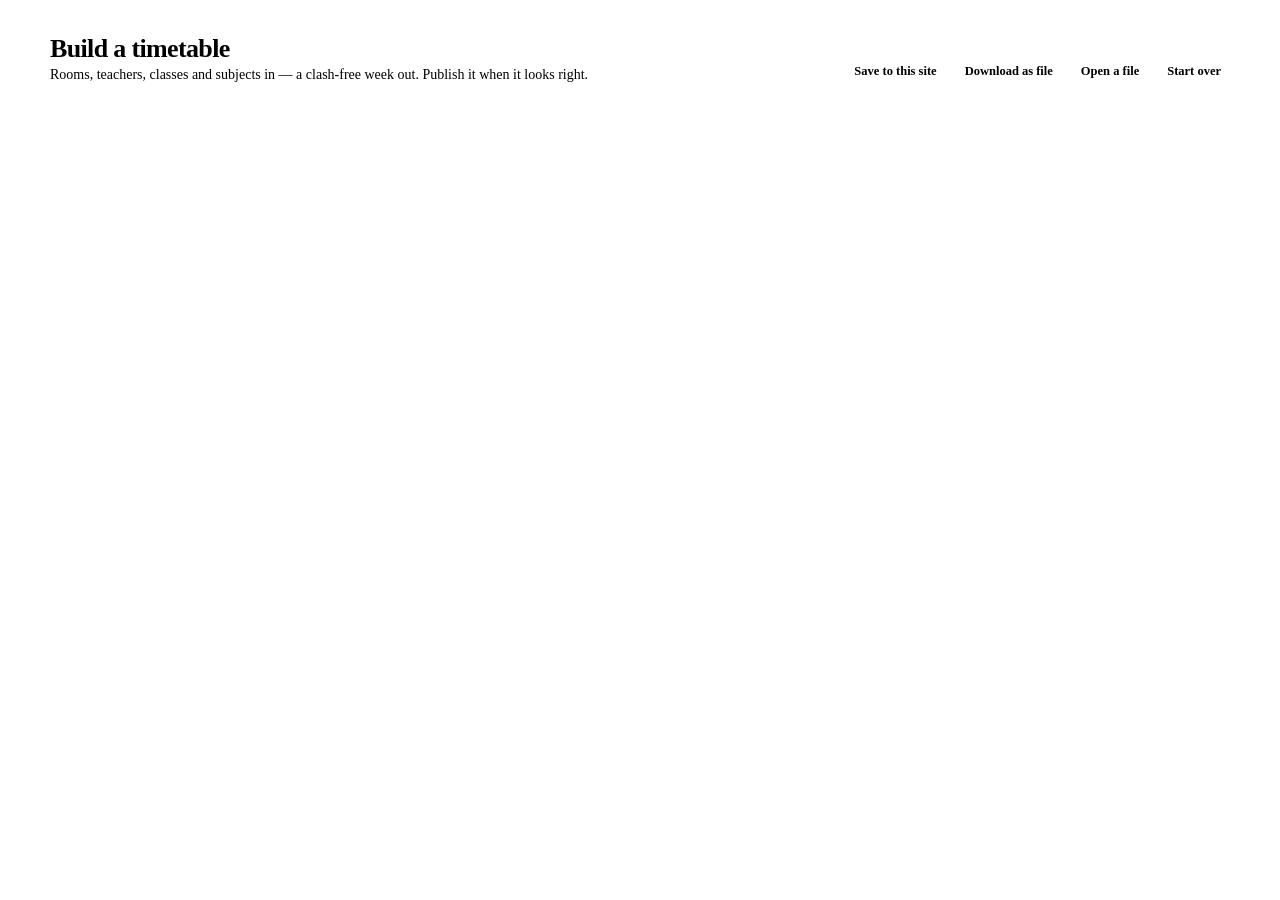
==== src/ttgen/static/index.html @ bf76a466 "Version 1.0.0: sign-in for admins, teachers and students; publish; deploy - Sign-in page with Studen" ====
<!doctype html>
<html lang="en">
<head>
<meta charset="utf-8">
<meta name="viewport" content="width=device-width, initial-scale=1">
<title>Build · Timetable</title>
<link rel="icon" href="/static/favicon.svg" type="image/svg+xml">
<link rel="stylesheet" href="/static/app.css">
<style>
/* Colours, fonts and the top bar come from app.css; this page adds the
   builder's own pieces. Deliberately light: it is printed-timetable-shaped. */
h1,h2,h3{margin:0;font-weight:650;letter-spacing:-.015em}
p{margin:0}
button,input,select,textarea{font:inherit;color:inherit}

.wrap{max-width:1180px;margin:0 auto;padding:0 20px}
@media (max-width:760px){.wrap{padding:0 16px}}

/* ---------------------------------------------------------- page heading */
.hrow{display:flex;align-items:flex-end;gap:14px;padding:26px 0 16px;flex-wrap:wrap}
.htext h1{font-size:26px;letter-spacing:-.025em}
.htext p{font-size:14px;color:var(--muted);margin-top:3px}
.spacer{flex:1}

/* ----------------------------------------------------------------- steps */
.steps{display:flex;gap:6px;overflow-x:auto;padding:0 0 14px}
.step{display:flex;align-items:center;gap:8px;padding:7px 13px;border-radius:999px;
  border:1px solid var(--line);background:var(--card);cursor:pointer;
  font-size:13.5px;white-space:nowrap;color:var(--muted);transition:.15s}
.step:hover{border-color:var(--brand);color:var(--brand)}
.step .n{width:20px;height:20px;border-radius:50%;background:var(--bg);
  display:grid;place-items:center;font-size:11.5px;font-weight:700;flex:none}
.step.on{background:var(--brand);border-color:var(--brand);color:#fff;font-weight:600}
.step.on .n{background:rgba(255,255,255,.25);color:#fff}
.step.done .n{background:var(--green-soft);color:var(--green)}
.step.done{color:var(--ink)}

/* ----------------------------------------------------------------- cards */
.card{background:var(--card);border:1px solid var(--line);border-radius:var(--r);
  box-shadow:var(--shadow);margin-bottom:18px;overflow:hidden}
.card>.head{padding:20px 22px 0}
.card>.head h2{font-size:19px}
.card>.head .lede{color:var(--muted);font-size:14px;margin-top:6px;max-width:66ch}
.card>.inner{padding:20px 22px 22px}
.sec-title{font-size:13px;font-weight:700;text-transform:uppercase;
  letter-spacing:.06em;color:var(--muted);margin:24px 0 10px}
.sec-title:first-child{margin-top:0}

/* --------------------------------------------------------------- buttons */
.btn{padding:9px 15px;border-radius:10px;border:1px solid var(--line);
  background:var(--card);cursor:pointer;font-size:14px;font-weight:550;
  transition:.15s;display:inline-flex;align-items:center;gap:7px}
.btn:hover:not(:disabled){border-color:var(--brand);color:var(--brand);
  background:var(--brand-soft)}
.btn:disabled{opacity:.45;cursor:not-allowed}
.btn.primary{background:var(--brand);border-color:var(--brand);color:#fff}
.btn.primary:hover:not(:disabled){background:var(--brand-ink);color:#fff}
.btn.big{padding:13px 24px;font-size:15.5px;border-radius:12px}
.btn.danger:hover{border-color:var(--red);color:var(--red);background:var(--red-soft)}
.btn.tiny{padding:4px 9px;font-size:12.5px;border-radius:8px}
.btnrow{display:flex;gap:10px;flex-wrap:wrap}

/* ---------------------------------------------------------------- fields */
.grid2{display:grid;grid-template-columns:repeat(auto-fit,minmax(190px,1fr));gap:14px}
.f label{display:block;font-size:13px;font-weight:600;margin-bottom:5px}
.f .help{font-size:12.5px;color:var(--muted);margin-top:5px}
input[type=text],input[type=number],input[type=time],select,textarea{
  width:100%;padding:9px 11px;border:1px solid var(--line);border-radius:10px;
  background:var(--card);transition:.15s}
input:focus,select:focus,textarea:focus{outline:0;border-color:var(--brand);
  box-shadow:0 0 0 3px var(--brand-soft)}
select{appearance:none;background-image:
  linear-gradient(45deg,transparent 50%,var(--muted) 50%),
  linear-gradient(135deg,var(--muted) 50%,transparent 50%);
  background-position:calc(100% - 16px) 52%,calc(100% - 11px) 52%;
  background-size:5px 5px,5px 5px;background-repeat:no-repeat;padding-right:34px}

.toggles{display:flex;gap:7px;flex-wrap:wrap}
.tg{padding:6px 12px;border-radius:9px;border:1px solid var(--line);
  background:var(--card);cursor:pointer;font-size:13px;transition:.15s}
.tg:hover{border-color:var(--brand)}
.tg.on{background:var(--brand);border-color:var(--brand);color:#fff;font-weight:600}
.tg.warnon{background:var(--red-soft);border-color:var(--red);color:var(--red);font-weight:600}

.chip{display:inline-flex;align-items:center;gap:6px;padding:3px 8px;
  border-radius:8px;background:var(--bg);border:1px solid var(--line);font-size:12.5px}
.chip button{border:0;background:none;cursor:pointer;color:var(--muted);
  padding:0;line-height:1;font-size:14px}
.chip button:hover{color:var(--red)}

/* --------------------------------------------------------------- tables */
table.list{border-collapse:collapse;width:100%;font-size:14px}
table.list th{text-align:left;font-size:11.5px;text-transform:uppercase;
  letter-spacing:.05em;color:var(--muted);padding:8px 10px;border-bottom:1px solid var(--line)}
table.list td{padding:9px 10px;border-bottom:1px solid var(--line);vertical-align:middle}
table.list tr:last-child td{border-bottom:0}
table.list td.num,table.list th.num{text-align:right;font-variant-numeric:tabular-nums}
table.list td.act{text-align:right;white-space:nowrap}
.tag{display:inline-block;padding:2px 8px;border-radius:7px;font-size:12px;font-weight:600}
.tag.theory{background:var(--bg);color:var(--muted)}
.tag.lab{background:var(--lab);color:#2a5ea8}
.tag.activity{background:var(--activity);color:var(--amber)}
.tag.classroom{background:var(--bg);color:var(--muted)}

.empty{padding:34px 18px;text-align:center;color:var(--muted);
  border:1px dashed var(--line);border-radius:12px;background:var(--free)}
.empty b{display:block;color:var(--ink);margin-bottom:4px}

/* --------------------------------------------------------------- notices */
.note{padding:13px 15px;border-radius:11px;font-size:14px;margin:14px 0;
  display:flex;gap:10px;align-items:flex-start}
.note b{font-weight:650}
.note.info{background:var(--brand-soft);color:var(--brand-ink)}
.note.ok{background:var(--green-soft);color:var(--green)}
.note.warn{background:var(--amber-soft);color:var(--amber)}
.note.bad{background:var(--red-soft);color:var(--red)}
.note ul{margin:7px 0 0;padding-left:18px}
.note li{margin:3px 0}
.note .ico{font-size:16px;line-height:1.3}

/* -------------------------------------------------------------- importer */
.import{border:1px dashed var(--line);border-radius:12px;padding:14px 16px;
  background:var(--free);margin-top:16px}
.import h4{margin:0 0 4px;font-size:14px;font-weight:650}
.import p{font-size:13px;color:var(--muted)}
.import code{font:12.5px var(--mono);background:var(--card);padding:1px 5px;
  border-radius:5px;border:1px solid var(--line)}

/* -------------------------------------------------------------- footer nav */
.nav{display:flex;gap:10px;align-items:center;padding:16px 0 40px}

/* -------------------------------------------------------------- results */
.statusbar{display:flex;gap:12px;align-items:center;flex-wrap:wrap;
  padding:16px 22px;border-bottom:1px solid var(--line);background:var(--free)}
.pill{padding:4px 11px;border-radius:999px;font-size:13px;font-weight:650}
.pill.ok{background:var(--green-soft);color:var(--green)}
.pill.warn{background:var(--amber-soft);color:var(--amber)}
.pill.bad{background:var(--red-soft);color:var(--red)}
.tabs{display:flex;gap:3px;padding:0 16px;border-bottom:1px solid var(--line);
  overflow-x:auto;background:var(--card)}
.tab{padding:12px 14px;border:0;background:none;cursor:pointer;font-size:14px;
  color:var(--muted);border-bottom:2px solid transparent;white-space:nowrap}
.tab:hover{color:var(--ink)}
.tab.on{color:var(--brand);border-bottom-color:var(--brand);font-weight:650}
.view{padding:20px 22px}

table.tt{border-collapse:separate;border-spacing:0;width:100%;font-size:12.5px;
  margin-bottom:6px}
table.tt th,table.tt td{border-right:1px solid var(--line);
  border-bottom:1px solid var(--line);padding:7px 6px;text-align:center;
  vertical-align:top}
table.tt tr th:first-child,table.tt tr td:first-child{border-left:1px solid var(--line)}
table.tt tr:first-child th{border-top:1px solid var(--line)}
table.tt tr:first-child th:first-child{border-top-left-radius:10px}
table.tt tr:first-child th:last-child{border-top-right-radius:10px}
table.tt th{background:var(--free);font-size:11.5px;font-weight:650;color:var(--muted);
  white-space:nowrap}
table.tt td.day{background:var(--free);font-weight:650;text-align:left;
  white-space:nowrap;width:52px}
table.tt td.free{background:var(--free);color:#d9d3cb}
table.tt td.lab{background:var(--lab)}
table.tt td.activity{background:var(--activity)}
table.tt td.na{background:var(--red-soft);color:var(--red);font-size:11px}
.brk{border-left:2px solid #cfc7be!important}
.code{font-weight:650;display:block;font-size:12.5px}
.sub{color:var(--muted);font-size:11px;display:block;line-height:1.35}
hr.split{border:0;border-top:1px dashed var(--line);margin:5px 0}
.gtitle{font-size:15px;font-weight:650;margin:22px 0 8px}
.gtitle:first-child{margin-top:0}
.gtitle small{font-weight:400;color:var(--muted);font-size:13px}

.occ{display:flex;gap:7px}
.occ .d{display:flex;gap:2px}
.occ i{width:12px;height:17px;border-radius:3px;background:var(--free);
  border:1px solid var(--line);display:block}
.occ i.on{background:var(--brand);border-color:var(--brand)}
.bar{height:7px;border-radius:4px;background:var(--brand);opacity:.8}
iframe.preview{width:100%;height:520px;border:1px solid var(--line);
  border-radius:12px;background:#fff}
.legend{display:flex;gap:16px;flex-wrap:wrap;font-size:12.5px;color:var(--muted);
  margin-bottom:14px;align-items:center}
.legend span{display:flex;align-items:center;gap:6px}
.sw{width:12px;height:12px;border-radius:4px;border:1px solid var(--line);display:inline-block}

.spinner{width:16px;height:16px;border:2px solid var(--line);
  border-top-color:var(--brand);border-radius:50%;animation:spin .7s linear infinite;flex:none}
@keyframes spin{to{transform:rotate(360deg)}}

#toast{position:fixed;left:50%;top:14px;transform:translateX(-50%);z-index:60;
  background:var(--ink);color:#fff;padding:10px 18px;border-radius:11px;
  font-size:14px;box-shadow:0 8px 24px rgba(0,0,0,.2);max-width:82vw}
#toast.bad{background:var(--red)}
.libitem{display:flex;align-items:center;gap:10px;padding:11px 13px;
  border:1px solid var(--line);border-radius:11px;background:var(--card);
  margin-bottom:8px}
.libitem .who{flex:1;min-width:0}
.libitem b{display:block;font-size:14px}
.libitem span.meta{color:var(--muted);font-size:12.5px}
.overlay{position:fixed;inset:0;background:rgba(40,32,24,.35);display:grid;
  place-items:center;z-index:50;padding:20px}
.overlay .box{background:var(--card);border-radius:16px;padding:28px 32px;
  box-shadow:0 20px 50px rgba(0,0,0,.2);text-align:center;max-width:400px}
.overlay .box h3{font-size:17px;margin-bottom:8px}
.overlay .box p{color:var(--muted);font-size:14px}
.overlay .spinner{margin:0 auto 16px;width:26px;height:26px;border-width:3px}
table.tt td.pick{cursor:pointer}
table.tt td.pick:hover{box-shadow:inset 0 0 0 2px var(--brand)}
table.tt td.chg{box-shadow:inset 0 0 0 2px var(--amber)}
table.tt td.sel{box-shadow:inset 0 0 0 3px var(--brand)!important}
.lock{font-size:11px;margin-left:3px}
.actionbar{display:flex;gap:10px;align-items:center;flex-wrap:wrap;padding:11px 14px;
  border:1px solid var(--brand);background:var(--brand-soft);border-radius:11px;margin:0 0 14px}
.actionbar b{font-weight:650}
.pendbar{display:flex;gap:10px;align-items:center;flex-wrap:wrap;padding:11px 22px;
  background:var(--amber-soft);color:var(--amber);border-bottom:1px solid var(--line)}
[hidden]{display:none!important}
</style>
</head>
<body>

<header>
  <div class="wrap hrow">
    <div class="htext">
      <h1>Build a timetable</h1>
      <p>Rooms, teachers, classes and subjects in — a clash-free week out. Publish it when it looks right.</p>
    </div>
    <div class="spacer"></div>
    <div class="btnrow">
      <button class="btn tiny" id="save">Save to this site</button>
      <button class="btn tiny" id="download">Download as file</button>
      <button class="btn tiny" id="open">Open a file</button>
      <button class="btn tiny danger" id="reset">Start over</button>
    </div>
  </div>
</header>

<div class="wrap">
  <nav class="steps" id="steps"></nav>
  <div id="main"></div>
  <div class="nav" id="nav"></div>
</div>

<input type="file" id="filepick" hidden>
<div id="toast" hidden></div>
<div class="overlay" id="overlay" hidden>
  <div class="box">
    <div class="spinner"></div>
    <h3 id="ovtitle">Working…</h3>
    <p id="ovtext"></p>
  </div>
</div>

<script src="/static/app.js"></script>
<script>
"use strict";

/* =====================================================================
   State. This object IS the instance the server understands, so nothing
   has to be translated on the way out -- the form edits it in place.
   ===================================================================== */

const DAYS_ALL = ["MON","TUE","WED","THU","FRI","SAT","SUN"];

function blankSetup() {
  return {
    name: "My timetable",
    grid: {
      days: ["MON","TUE","WED","THU","FRI"],
      periods: [
        {id:1,start:"08:30",end:"09:20"}, {id:2,start:"09:20",end:"10:10"},
        {id:3,start:"10:30",end:"11:20"}, {id:4,start:"11:20",end:"12:10"},
        {id:5,start:"13:40",end:"14:30"}, {id:6,start:"14:30",end:"15:20"},
        {id:7,start:"15:30",end:"16:20"}, {id:8,start:"16:20",end:"17:10"},
      ],
      blocks: [[1,2],[3,4],[5,6],[7,8]],
    },
    blocked_slots: [],
    rooms: [], staff: [], groups: [], courses: [],
  };
}

let S = blankSetup();
let step = 0;
let result = null;      // last solve response
let tab = "classes";
let staffPick = null;
let editing = null;     // {section, index} while a row is being edited
let picked = null;      // {group, course, day, period} -- a cell clicked in the result
let pending = 0;        // locks / moves made on the result, not yet re-planned
let stayClose = true;   // re-plan from the previous timetable (S.timetable)

/* The previous timetable (S.timetable) is kept inside the setup itself, so
   "Save to this site" keeps the published timetable with the data, and a
   re-plan weeks later can start from it. Rows match the CSV export. */
const slotKey = (g, c, d, p) => `${g}|${c}|${d}|${p}`;
const lockedKeys = () => new Set((S.timetable || []).filter(r => r.locked)
  .map(r => slotKey(r.group, r.course, r.day, r.period)));

const STEPS = [
  {key:"start",    label:"Start"},
  {key:"rooms",    label:"Rooms"},
  {key:"teachers", label:"Teachers"},
  {key:"classes",  label:"Classes"},
  {key:"subjects", label:"Subjects"},
  {key:"generate", label:"Generate"},
];

const $ = (id) => document.getElementById(id);
const esc = (s) => String(s ?? "").replace(/[&<>"]/g, (c) =>
  ({"&":"&amp;","<":"&lt;",">":"&gt;",'"':"&quot;"}[c]));

/* The solver's own messages are precise but written for whoever wrote the
   model. These rewrite the ones people actually hit into something that says
   what to go and change. Anything unrecognised falls through mostly intact. */
const PHRASES = [
  [/^(\S+?):(\S+?) section \d+: no room is a (\w+) with >= (\d+) seats and facilities (.+)$/,
   (m) => `${m[2]} needs a ${m[3] === "lab" ? "lab" : "classroom"} holding at least ` +
     `${m[4]} students${m[5] !== "[]" ? ` with ${m[5].replace(/[\[\]']/g,"")}` : ""}, ` +
     `and you don't have one. Add a bigger ${m[3]}, or split the subject into batches ` +
     `so each one is smaller.`],
  [/^(\S+?):(\S+?) section \d+: no staff assigned$/,
   (m) => `${m[2]} has no teacher. Open it under Subjects and choose one.`],
  [/^(\S+?):(\S+?) section \d+: unknown staff '(.+)'$/,
   (m) => `${m[2]} refers to a teacher (${m[3]}) who is not in your list.`],
  [/^(\S+?):(\S+?): lab has (\d+)h; labs run in 2-period blocks$/,
   (m) => `${m[2]} is a lab with ${m[3]} periods a week. Labs run two periods at a ` +
     `time, so make it an even number.`],
  [/^(\S+?):(\S+?) \((.+?)\): (\d+)h at max_per_day=(\d+) needs more than the (\d+) distinct day\(s\) available to its staff$/,
   (m) => `${m[2]} (${m[3]}) needs ${m[4]} periods on ${m[4]} different days, but its ` +
     `teacher is only free on ${m[6]}. Either free up more days for them, or give the ` +
     `subject to someone else.`],
  [/^(\S+?):(\S+?) \((.+?)\): needs (\d+) lab blocks on distinct days, but only (\d+) day\(s\) have a free block for its staff$/,
   (m) => `${m[2]} (${m[3]}) needs ${m[4]} lab sessions on different days, but its ` +
     `teacher only has ${m[5]} day(s) with a free two-period slot.`],
  [/^(.+?): assigned (\d+) periods but only (\d+) slots are available to them$/,
   (m) => `${m[1]} is down to teach ${m[2]} periods a week but is only free for ` +
     `${m[3]}. Reduce their subjects, or tick fewer days off for them.`],
  [/^(.+?): assigned (\d+) periods but max_periods_per_day=(\d+) over the (\d+) day\(s\) they can come in caps the week at (\d+)$/,
   (m) => `${m[1]} is down to teach ${m[2]} periods a week, but at most ${m[3]} a day ` +
     `on the ${m[4]} day(s) they come in only comes to ${m[5]}. Raise their daily limit, ` +
     `free up another day, or give them less.`],
  [/^class (\S+): home room (\S+) seats (\d+) but the class has (\d+) students$/,
   (m) => `${groupName(m[1])} has ${m[4]} students but its home room ${m[2]} only seats ` +
     `${m[3]}. Pick a bigger home room on the Classes step.`],
  [/^(\S+) (\S+) locked at (\S+) P(\d+), but (.+)$/,
   (m) => `${m[2]} (${groupName(m[1])}) is locked at ${m[3]} period ${m[4]}, but ${m[5]}. ` +
     `Unlock it on the Generate step, or undo the change that clashes with it.`],
  [/^(.+?): (\d+) periods of teaching demanded but only (\d+) slots exist in the week$/,
   (m) => `${m[1]} has ${m[2]} periods of subjects but only ${m[3]} slots in the week. ` +
     `Cut some hours, or add more periods to the day.`],
  [/^(\S+?):(\S+?) \((.+?)\): (.+?) is on batch (\d+) and batch (\d+), which run at the same time$/,
   (m) => `${m[2]} (${m[3]}): ${m[4]} is down for batch ${m[5]} and batch ${m[6]}, but ` +
     `the batches of a lab run at the same time. Give one of them a different teacher.`],
  [/^rooms of kind '(\w+)': (\d+) room-periods needed but only .*= (\d+) available$/,
   (m) => `You need ${m[2]} ${m[1]} bookings across the week but your ${m[1]}s only ` +
     `offer ${m[3]}. Add another ${m[1]}.`],
  [/^labs: (\d+) \(batch x block\) bookings needed but only .*= (\d+) available$/,
   (m) => `Your labs need ${m[1]} bookings but there is only room for ${m[2]}. Add ` +
     `another lab, or use fewer batches.`],
];

function humanise(text) {
  for (const [re, fn] of PHRASES) {
    const m = String(text).match(re);
    if (m) return fn(m);
  }
  return String(text).replace(/^[A-Z0-9_-]+:/, "");   // at least drop the internal id
}

function problemList(title, items) {
  return `<div class="note bad"><span class="ico">&#9888;</span><span><b>${title}</b>
    <ul>${items.map(x => `<li>${esc(humanise(x))}</li>`).join("")}</ul></span></div>`;
}

function errorNote(msg) {
  const parts = String(msg).split(/\n\s*-\s*/);
  const items = parts.slice(1).filter(Boolean);
  return items.length
    ? problemList("Something in your setup doesn't add up:", items)
    : `<div class="note bad"><span class="ico">&#9888;</span><span>
        <b>That didn't work.</b><br>${esc(humanise(msg))}</span></div>`;
}

/* Ids must be stable, unique and safe to reference from other rows. */
function slug(name, taken) {
  let base = String(name).toUpperCase().replace(/[^A-Z0-9]+/g,"_")
    .replace(/^_+|_+$/g,"").slice(0,40) || "ITEM";
  if (!taken) return base;
  let id = base, n = 2;
  while (taken.includes(id)) id = `${base}_${n++}`;
  return id;
}
const slotsInWeek = () => S.grid.days.length * S.grid.periods.length;

/* Periods a class actually occupies. An elective basket runs its members side
   by side in one slot, so it counts once -- same rule the solver uses. */
function demandFor(gid) {
  const seen = new Set();
  return S.courses.filter(c => c.group === gid).reduce((n, c) => {
    if (c.basket) { if (seen.has(c.basket)) return n; seen.add(c.basket); }
    return n + (+c.hours || 0);
  }, 0);
}
const freeFor = (gid) => slotsInWeek() - demandFor(gid);

/* The shortest day that would leave `want` free periods a week, and what it
   would actually leave -- days x periods rarely lands on the number exactly. */
function shorterDay(gid, want = 1) {
  const demand = demandFor(gid), days = S.grid.days.length;
  const per = Math.ceil((demand + want) / days);
  return {periods: per, free: days * per - demand};
}

const roomIds  = () => S.rooms.map(r => r.id);
const staffIds = () => S.staff.map(s => s.id);
const groupIds = () => S.groups.map(g => g.id);
const staffName = (id) => (S.staff.find(s => s.id === id) || {}).name || id;
const groupName = (id) => (S.groups.find(g => g.id === id) || {}).name || id;

/* ============================================================ overlays */

function working(title, text) {
  $("ovtitle").textContent = title;
  $("ovtext").textContent = text || "";
  $("overlay").hidden = false;
}
const done = () => { $("overlay").hidden = true; };

/* ============================================================ networking */

async function api(path, body) {
  const r = await fetch(path, {
    method: "POST", headers: {"Content-Type":"application/json"},
    body: JSON.stringify(body),
  });
  const data = await r.json().catch(() => ({detail:"the server sent something unreadable"}));
  if (!r.ok) throw new Error(typeof data.detail === "string" ? data.detail : JSON.stringify(data.detail));
  return data;
}

/* ============================================================== CSV bits */

function parseCSV(text) {
  const rows = [];
  let row = [], cell = "", q = false;
  for (let i = 0; i < text.length; i++) {
    const c = text[i];
    if (q) {
      if (c === '"' && text[i+1] === '"') { cell += '"'; i++; }
      else if (c === '"') q = false;
      else cell += c;
    } else if (c === '"') q = true;
    else if (c === ",") { row.push(cell); cell = ""; }
    else if (c === "\n") { row.push(cell); rows.push(row); row = []; cell = ""; }
    else if (c !== "\r") cell += c;
  }
  if (cell || row.length) { row.push(cell); rows.push(row); }
  if (!rows.length) return [];
  const head = rows[0].map(h => h.trim().toLowerCase());
  return rows.slice(1)
    .filter(r => r.some(v => v.trim() !== ""))
    .map(r => Object.fromEntries(head.map((h,i) => [h, (r[i] ?? "").trim()])));
}

function download(filename, text, mime) {
  const url = URL.createObjectURL(new Blob([text], {type: mime || "text/plain"}));
  const a = document.createElement("a");
  a.href = url; a.download = filename;
  document.body.appendChild(a); a.click(); a.remove();
  setTimeout(() => URL.revokeObjectURL(url), 1000);
}

/* Each importable section declares its columns, an example row, and how to
   turn one CSV row into a record. One place to look when a format changes. */
const IMPORTS = {
  rooms: {
    file: "rooms.csv",
    cols: ["name","type","seats","facilities"],
    example: ["Room 101","classroom","60",""],
    example2: ["Lab A","lab","30","python;java"],
    hint: "<code>type</code> is <code>classroom</code> or <code>lab</code>. " +
          "<code>facilities</code> is optional, separate several with <code>;</code>.",
    make: (r, taken) => ({
      id: slug(r.name || r.id, taken),
      kind: (r.type || "classroom").toLowerCase() === "lab" ? "lab" : "classroom",
      capacity: +r.seats || 40,
      facilities: (r.facilities || "").split(";").map(x=>x.trim()).filter(Boolean),
    }),
  },
  staff: {
    file: "teachers.csv",
    cols: ["name","type","unavailable","max_per_day","max_in_a_row"],
    example: ["Anand R","regular","",  "6", "3"],
    example2: ["Deepak N","visiting","MON;WED","4", ""],
    hint: "<code>type</code> is <code>regular</code>, <code>visiting</code> or " +
          "<code>other_dept</code>. <code>unavailable</code> lists whole days " +
          "they cannot come, separated by <code>;</code>.",
    make: (r, taken) => ({
      id: slug(r.name, taken),
      name: r.name,
      kind: ({visiting:"visiting", other_dept:"other_dept"})[(r.type||"").toLowerCase()] || "internal",
      unavailable: (r.unavailable || "").split(";").map(x=>x.trim().toUpperCase())
        .filter(d => DAYS_ALL.includes(d)).map(d => `${d}:*`),
      max_periods_per_day: +r.max_per_day || 6,
      max_consecutive: +r.max_in_a_row || 0,
    }),
  },
  groups: {
    file: "classes.csv",
    cols: ["name","students","home_room"],
    example: ["M.Sc. Software Systems","40","M201"],
    example2: ["M.Sc. Data Science","35",""],
    hint: "One row per group of students who must never be in two places at once. " +
          "<code>home_room</code> is optional: the classroom where all its theory is held.",
    make: (r, taken) => ({
      id: slug(r.name, taken),
      name: r.name,
      strength: +r.students || 40,
      ...(r.home_room ? {home_room: (S.rooms.find(x =>
        x.id.toLowerCase() === r.home_room.toLowerCase()) || {id: r.home_room}).id} : {}),
    }),
  },
  courses: {
    file: "subjects.csv",
    cols: ["code","title","class","type","hours","teachers"],
    example: ["DM101","Discrete Mathematics","M.Sc. Software Systems","theory","4","Anand R"],
    example2: ["DSL104","Data Structures Lab","M.Sc. Software Systems","lab","4","Bhavna S;Chitra M"],
    hint: "<code>class</code> must match a class name you already added. " +
          "<code>type</code> is <code>theory</code>, <code>lab</code> or <code>activity</code>. " +
          "For a <b>lab</b>, each teacher in <code>teachers</code> becomes one batch; " +
          "for <b>theory</b> they teach together. Lab hours must be even.",
    make: (r) => {
      const kind = ({lab:"lab", activity:"activity"})[(r.type||"").toLowerCase()] || "theory";
      const names = (r.teachers || "").split(";").map(x=>x.trim()).filter(Boolean);
      const ids = names.map(n => {
        const hit = S.staff.find(s => s.name.toLowerCase() === n.toLowerCase() || s.id === n);
        return hit ? hit.id : null;
      });
      const g = S.groups.find(x =>
        x.name.toLowerCase() === (r.class||"").toLowerCase() || x.id === r.class);
      const roomKind = kind === "lab" ? "lab" : "classroom";
      const sections = kind === "lab"
        ? ids.map(id => ({staff:[id], room_kind:roomKind}))
        : [{staff: ids, room_kind: roomKind}];
      return {
        code: r.code, title: r.title || r.code,
        group: g ? g.id : null,
        kind, hours: +r.hours || 1,
        sections: sections.length ? sections : [{staff:[], room_kind:roomKind}],
        _badStaff: names.filter((n,i) => !ids[i]),
        _badGroup: g ? null : r.class,
      };
    },
  },
};

function templateCSV(key) {
  const c = IMPORTS[key];
  return [c.cols, c.example, c.example2].map(r => r.join(",")).join("\n") + "\n";
}

function importRows(key, rows) {
  const cfg = IMPORTS[key];
  const problems = [];
  let added = 0;
  rows.forEach((r, i) => {
    const taken = (key === "courses") ? null
      : {rooms:roomIds, staff:staffIds, groups:groupIds}[key]();
    const rec = cfg.make(r, taken);
    const line = i + 2;
    if (key === "courses") {
      const badStaff = rec._badStaff, badGroup = rec._badGroup;
      delete rec._badStaff; delete rec._badGroup;
      // Drop unresolved teachers, then any section left with nobody in it.
      rec.sections = rec.sections
        .map(x => ({...x, staff: (x.staff || []).filter(Boolean)}))
        .filter(x => x.staff.length);

      // Anything that would make the setup invalid is refused outright -- a
      // row half-imported here only resurfaces as a baffling error at solve
      // time, long after the person has forgotten this file.
      if (!rec.code)
        return problems.push(`Row ${line}: no subject code — not added.`);
      if (!rec.group)
        return problems.push(`Row ${line} (${rec.code}): there is no class called ` +
          `“${badGroup || ""}” — not added. Add that class first, then import again.`);
      if (rec.kind === "lab" && rec.hours % 2)
        return problems.push(`Row ${line} (${rec.code}): a lab runs in blocks of two ` +
          `periods, so its hours must be even — ${rec.hours} is not, so it was not added.`);
      if (rec.kind === "lab" && badStaff.length)
        return problems.push(`Row ${line} (${rec.code}): a lab needs one teacher per ` +
          `batch, and ${badStaff.join(" / ")} ${badStaff.length > 1 ? "are" : "is"} not ` +
          `in your teacher list — not added, so you don't end up with fewer batches ` +
          `than you meant.`);
      if (!rec.sections.length)
        return problems.push(`Row ${line} (${rec.code}): ` +
          (badStaff.length ? `no teacher called ${badStaff.join(" or ")} in your list`
                           : "no teacher given") + ` — not added.`);
      if (badStaff.length)
        problems.push(`Row ${line} (${rec.code}): added, but left off teacher(s) not in ` +
          `your list — ${badStaff.join(", ")}.`);
      S.courses.push(rec);
    } else {
      if (!(r.name || "").trim()) return problems.push(`Row ${line}: no name, skipped.`);
      S[key].push(rec);
    }
    added++;
  });
  return {added, problems};
}

/* ================================================================ render */

function renderSteps() {
  $("steps").innerHTML = STEPS.map((s, i) => {
    const filled = {rooms:S.rooms.length, teachers:S.staff.length,
                    classes:S.groups.length, subjects:S.courses.length}[s.key];
    const ok = filled > 0;
    return `<button class="step ${i===step?"on":""} ${ok&&i!==step?"done":""}" data-step="${i}">
      <span class="n">${ok && i!==step ? "&#10003;" : i+1}</span>${s.label}${
      filled ? ` <span style="opacity:.7">(${filled})</span>` : ""}</button>`;
  }).join("");
}

function importer(key) {
  const c = IMPORTS[key];
  return `<div class="import">
    <h4>Have a spreadsheet? Import it</h4>
    <p>A <b>${c.file}</b> file with the columns
       ${c.cols.map(x=>`<code>${x}</code>`).join(" ")}. ${c.hint}</p>
    <div class="btnrow" style="margin-top:11px">
      <button class="btn tiny" data-tpl="${key}">Download blank template</button>
      <button class="btn tiny" data-imp="${key}">Choose a CSV file…</button>
    </div>
  </div>`;
}

function nav() {
  const last = step === STEPS.length - 1;
  $("nav").innerHTML = `
    ${step > 0 ? `<button class="btn" data-go="${step-1}">&larr; Back</button>` : ""}
    <div class="spacer"></div>
    ${!last ? `<button class="btn primary" data-go="${step+1}">Next: ${STEPS[step+1].label} &rarr;</button>` : ""}`;
}

function render() {
  renderSteps();
  $("main").innerHTML = [
    viewStart, viewRooms, viewTeachers, viewClasses, viewSubjects, viewGenerate
  ][step]();
  nav();
  if (step === 0) { loadSamples(); loadSaved(); }
  window.scrollTo({top:0, behavior:"smooth"});
}

/* ------------------------------------------------------------- 1. start */

function viewStart() {
  return `<div class="card">
    <div class="head">
      <h2>Let's build a timetable</h2>
      <p class="lede">You'll add your rooms, teachers, classes and subjects — then this
         works out a weekly timetable where nobody is double-booked. Five short steps.</p>
    </div>
    <div class="inner">
      <div class="sec-title">Never done this before?</div>
      <div class="note info"><span class="ico">&#128161;</span>
        <span>Load a ready-made example, press <b>Generate</b>, and see what comes out.
        You can change anything afterwards — nothing is locked in.</span></div>
      <div class="btnrow" id="samples"><span style="color:var(--muted)">loading examples…</span></div>

      <div class="sec-title">Your saved setups</div>
      <div id="saved"><span style="color:var(--muted)">loading…</span></div>
      <p class="hint">Anything you build here can be kept on this site with
         <b>Save to this site</b> — no downloading, no hunting through folders.
         Saving under a name you have used before updates that one.</p>

      <div class="sec-title">What should we call it?</div>
      <div class="f" style="max-width:420px">
        <input type="text" data-set="name" value="${esc(S.name)}" placeholder="e.g. Semester 2, 2025-26">
        <p class="help">This name appears at the top of the printed timetable.</p>
      </div>

      <div class="sec-title">The school week</div>
      <div class="f">
        <label>Which days do classes run?</label>
        <div class="toggles">${DAYS_ALL.map(d =>
          `<button class="tg ${S.grid.days.includes(d)?"on":""}" data-day="${d}">${d}</button>`).join("")}</div>
      </div>
      <div class="f" style="margin-top:18px">
        <label>Periods in a day</label>
        <p class="help" style="margin:0 0 10px">Change these only if your college day
           differs from the default. A two-hour lab always sits inside one shaded pair,
           so it never runs across a break.</p>
        <table class="list">
          <tr><th>#</th><th>Starts</th><th>Ends</th><th></th></tr>
          ${S.grid.periods.map((p,i) => `<tr>
            <td><b>Period ${p.id}</b>${i%2===0?' <span class="sub">pair starts</span>':""}</td>
            <td><input type="time" data-per="${i}" data-k="start" value="${esc(p.start)}"></td>
            <td><input type="time" data-per="${i}" data-k="end" value="${esc(p.end)}"></td>
            <td class="act"><button class="btn tiny danger" data-delper="${i}">Remove</button></td>
          </tr>`).join("")}
        </table>
        <div class="btnrow" style="margin-top:10px">
          <button class="btn tiny" data-addper="1">+ Add a period</button>
        </div>
      </div>
    </div>
  </div>`;
}

/* ------------------------------------------------------------- 2. rooms */

function viewRooms() {
  const rows = S.rooms.map((r,i) => `<tr>
    <td><b>${esc(r.id)}</b></td>
    <td><span class="tag ${r.kind}">${r.kind === "lab" ? "Lab" : "Classroom"}</span></td>
    <td class="num">${r.capacity}</td>
    <td>${(r.facilities||[]).map(f=>`<span class="chip">${esc(f)}</span>`).join(" ") || "—"}</td>
    <td class="act">
      <button class="btn tiny" data-edit="rooms" data-i="${i}">Edit</button>
      <button class="btn tiny danger" data-del="rooms" data-i="${i}">Delete</button></td>
  </tr>`).join("");

  const e = editing?.section === "rooms" ? S.rooms[editing.index] : null;
  return `<div class="card">
    <div class="head">
      <h2>Rooms</h2>
      <p class="lede">Every place a class can happen. Mark the computer labs as
         <b>Lab</b> — practical subjects will only ever be put in those.</p>
    </div>
    <div class="inner">
      ${S.rooms.length ? `<table class="list">
        <tr><th>Room</th><th>Type</th><th class="num">Seats</th><th>Facilities</th><th></th></tr>
        ${rows}</table>`
      : `<div class="empty"><b>No rooms yet</b>Add your first one below.</div>`}

      <div class="sec-title">${e ? "Edit room" : "Add a room"}</div>
      <div class="grid2">
        <div class="f"><label>Room name or number</label>
          <input type="text" id="r_name" value="${esc(e?e.id:"")}" placeholder="e.g. M201"></div>
        <div class="f"><label>Type</label>
          <select id="r_kind">
            <option value="classroom"${e&&e.kind==="classroom"?" selected":""}>Classroom</option>
            <option value="lab"${e&&e.kind==="lab"?" selected":""}>Lab</option>
          </select></div>
        <div class="f"><label>Seats</label>
          <input type="number" id="r_cap" min="1" value="${e?e.capacity:60}"></div>
        <div class="f"><label>Facilities <span style="font-weight:400;color:var(--muted)">(optional)</span></label>
          <input type="text" id="r_fac" value="${esc((e?.facilities||[]).join(", "))}" placeholder="python, java">
          <p class="help">Only needed if some labs lack software others have.</p></div>
      </div>
      <div class="btnrow" style="margin-top:14px">
        <button class="btn primary" data-save="rooms">${e ? "Save changes" : "Add room"}</button>
        ${e ? `<button class="btn" data-cancel="1">Cancel</button>` : ""}
      </div>
      ${importer("rooms")}
    </div>
  </div>`;
}

/* ---------------------------------------------------------- 3. teachers */

function viewTeachers() {
  const rows = S.staff.map((s,i) => {
    const offDays = (s.unavailable||[]).filter(u => /:\*$/.test(u)).map(u => u.split(":")[0]);
    return `<tr>
      <td><b>${esc(s.name)}</b></td>
      <td>${({internal:"Regular", visiting:"Visiting", other_dept:"Other dept"})[s.kind] || s.kind}</td>
      <td class="num">${s.max_periods_per_day ?? 6}</td>
      <td class="num">${s.max_consecutive || "—"}</td>
      <td>${offDays.length ? offDays.map(d=>`<span class="chip">${d}</span>`).join(" ") : "—"}</td>
      <td class="act">
        <button class="btn tiny" data-edit="staff" data-i="${i}">Edit</button>
        <button class="btn tiny danger" data-del="staff" data-i="${i}">Delete</button></td>
    </tr>`;
  }).join("");

  const e = editing?.section === "staff" ? S.staff[editing.index] : null;
  const off = (e?.unavailable || []).filter(u => /:\*$/.test(u)).map(u => u.split(":")[0]);
  const other = (e?.unavailable || []).filter(u => !/:\*$/.test(u));

  return `<div class="card">
    <div class="head">
      <h2>Teachers</h2>
      <p class="lede">Everyone who takes a class. If someone only comes in on
         certain days, tick the days they are <b>not</b> available — the timetable
         will work around them.</p>
    </div>
    <div class="inner">
      ${S.staff.length ? `<table class="list">
        <tr><th>Name</th><th>Type</th><th class="num">Max periods/day</th>
            <th class="num">Max in a row</th><th>Days off</th><th></th></tr>${rows}</table>`
      : `<div class="empty"><b>No teachers yet</b>Add your first one below.</div>`}

      <div class="sec-title">${e ? "Edit teacher" : "Add a teacher"}</div>
      <div class="grid2">
        <div class="f"><label>Full name</label>
          <input type="text" id="s_name" value="${esc(e?e.name:"")}" placeholder="e.g. Janani K"></div>
        <div class="f"><label>Type</label>
          <select id="s_kind">
            <option value="internal"${e&&e.kind==="internal"?" selected":""}>Regular staff</option>
            <option value="visiting"${e&&e.kind==="visiting"?" selected":""}>Visiting</option>
            <option value="other_dept"${e&&e.kind==="other_dept"?" selected":""}>From another department</option>
          </select>
          <p class="help">Visiting teachers get their classes bunched into as few days as possible.</p></div>
        <div class="f"><label>Most periods in one day</label>
          <input type="number" id="s_max" min="1" max="12" value="${e?(e.max_periods_per_day??6):6}"></div>
        <div class="f"><label>Most periods in a row <span style="font-weight:400;color:var(--muted)">(optional)</span></label>
          <input type="number" id="s_run" min="0" max="12" value="${e?.max_consecutive || ""}" placeholder="no limit">
          <p class="help">Short breaks don't reset the count. A lab is two in a row.</p></div>
      </div>
      <div class="f" style="margin-top:14px">
        <label>Days this teacher cannot come in</label>
        <div class="toggles" id="s_off">${S.grid.days.map(d =>
          `<button class="tg ${off.includes(d)?"warnon":""}" data-off="${d}">${d}</button>`).join("")}</div>
        ${other.length ? `<p class="help">Also blocked: ${other.map(o=>`<span class="chip">${esc(o)}</span>`).join(" ")}
           <br>(kept from your file — edit the file to change these)</p>` : ""}
      </div>
      <div class="btnrow" style="margin-top:14px">
        <button class="btn primary" data-save="staff">${e ? "Save changes" : "Add teacher"}</button>
        ${e ? `<button class="btn" data-cancel="1">Cancel</button>` : ""}
      </div>
      ${importer("staff")}
    </div>
  </div>`;
}

/* ----------------------------------------------------------- 4. classes */

function freeSummary(gid) {
  const demand = demandFor(gid), free = freeFor(gid), slots = slotsInWeek();
  if (!demand) return "";
  const alt = shorterDay(gid, 1);
  return `<div class="note ${free < 0 ? "bad" : "info"}"><span class="ico">&#8505;</span><span>
    This class has <b>${demand}</b> periods of subjects and the week holds
    <b>${slots}</b> (${S.grid.days.length} days &times; ${S.grid.periods.length}
    periods). ${free < 0
      ? `That is <b>${-free} too many to fit</b> — drop some hours or lengthen the day.`
      : `So it will have <b>exactly ${free} free period${free === 1 ? "" : "s"}</b> a week.
         Free periods are counted per week, not per day: the subjects are placed first
         and whatever is left over is free. The timetable keeps them out of the middle
         of a day where it can.`}
    ${free > 1 && alt.periods < S.grid.periods.length
      ? `<br>To get down to ${alt.free === 1 ? "just 1" : alt.free}, shorten the day to
         <b>${alt.periods} periods</b> (Start step) — that is the closest
         ${S.grid.days.length} days can get.`
      : ""}</span></div>`;
}

function viewClasses() {
  const rows = S.groups.map((g,i) => {
    const subj = S.courses.filter(c => c.group === g.id);
    const free = freeFor(g.id);
    return `<tr>
      <td><b>${esc(g.name)}</b></td>
      <td class="num">${g.strength}</td>
      <td>${g.home_room ? esc(g.home_room) : '<span style="color:var(--muted)">any</span>'}</td>
      <td class="num">${subj.length}</td>
      <td class="num">${demandFor(g.id)} / ${slotsInWeek()}</td>
      <td class="num" style="${free < 0 ? "color:var(--red);font-weight:700" : ""}">${free}</td>
      <td class="act">
        <button class="btn tiny" data-edit="groups" data-i="${i}">Edit</button>
        <button class="btn tiny danger" data-del="groups" data-i="${i}">Delete</button></td>
    </tr>`;
  }).join("");

  const e = editing?.section === "groups" ? S.groups[editing.index] : null;
  return `<div class="card">
    <div class="head">
      <h2>Classes</h2>
      <p class="lede">A class is a group of students who move around together.
         They can never be in two places at once, so each one gets its own timetable.</p>
    </div>
    <div class="inner">
      ${S.groups.length ? `<table class="list">
        <tr><th>Class</th><th class="num">Students</th><th>Home room</th><th class="num">Subjects</th>
            <th class="num">Periods used</th><th class="num">Free / week</th>
            <th></th></tr>${rows}</table>`
      : `<div class="empty"><b>No classes yet</b>Add your first one below.</div>`}

      <div class="sec-title">${e ? "Edit class" : "Add a class"}</div>
      ${e ? freeSummary(e.id) : ""}
      <div class="grid2">
        <div class="f"><label>Class name</label>
          <input type="text" id="g_name" value="${esc(e?e.name:"")}" placeholder="e.g. M.Sc. Data Science"></div>
        <div class="f"><label>Number of students</label>
          <input type="number" id="g_str" min="1" value="${e?e.strength:40}">
          <p class="help">Used to pick rooms big enough.</p></div>
        <div class="f"><label>Home classroom</label>
          <select id="g_home"><option value="">No fixed room — use any free classroom</option>
            ${S.rooms.filter(r => r.kind !== "lab").map(r =>
              `<option value="${esc(r.id)}"${e&&e.home_room===r.id?" selected":""}>${esc(r.id)} · ${r.capacity} seats</option>`).join("")}
          </select>
          <p class="help">All its theory periods are held here. Labs and electives still go wherever they fit.</p></div>
      </div>
      <div class="btnrow" style="margin-top:14px">
        <button class="btn primary" data-save="groups">${e ? "Save changes" : "Add class"}</button>
        ${e ? `<button class="btn" data-cancel="1">Cancel</button>` : ""}
      </div>
      ${importer("groups")}
    </div>
  </div>`;
}

/* ---------------------------------------------------------- 5. subjects */

function viewSubjects() {
  if (!S.groups.length || !S.staff.length) {
    return `<div class="card"><div class="head"><h2>Subjects</h2></div><div class="inner">
      <div class="note warn"><span class="ico">&#9888;</span><span>
        Add at least one <b>class</b> and one <b>teacher</b> first — a subject has to
        belong to a class and be taught by someone.</span></div>
      <div class="btnrow">
        <button class="btn" data-go="3">Go to Classes</button>
        <button class="btn" data-go="2">Go to Teachers</button>
      </div></div></div>`;
  }

  const rows = S.courses.map((c,i) => {
    const who = (c.sections||[]).map(s => (s.staff||[]).map(staffName).join(" + "));
    return `<tr>
      <td><b>${esc(c.code)}</b><span class="sub">${esc(c.title)}</span></td>
      <td>${esc(groupName(c.group))}</td>
      <td><span class="tag ${c.kind}">${c.kind === "lab" ? "Lab" :
           c.kind === "activity" ? "Activity" : "Theory"}</span></td>
      <td class="num">${c.hours}</td>
      <td>${c.kind === "lab" && who.length > 1
            ? who.map((w,j)=>`<span class="chip">Batch ${j+1}: ${esc(w)}</span>`).join(" ")
            : esc(who.join(", ") || "—")}${c.basket ? ` <span class="chip">elective: ${esc(c.basket)}</span>` : ""}</td>
      <td class="act">
        <button class="btn tiny" data-edit="courses" data-i="${i}">Edit</button>
        <button class="btn tiny danger" data-del="courses" data-i="${i}">Delete</button></td>
    </tr>`;
  }).join("");

  const e = editing?.section === "courses" ? S.courses[editing.index] : null;
  const kind = e?.kind || "theory";
  const secs = e?.sections || [{staff:[]}];
  const teacherOpts = (sel) => S.staff.map(s =>
    `<option value="${esc(s.id)}"${sel===s.id?" selected":""}>${esc(s.name)}</option>`).join("");

  return `<div class="card">
    <div class="head">
      <h2>Subjects</h2>
      <p class="lede">What each class is taught, how many periods a week, and by whom.
         A practical that splits students into batches gets one teacher per batch.</p>
    </div>
    <div class="inner">
      ${S.courses.length ? `<table class="list">
        <tr><th>Subject</th><th>Class</th><th>Type</th><th class="num">Hrs/week</th>
            <th>Taught by</th><th></th></tr>${rows}</table>`
      : `<div class="empty"><b>No subjects yet</b>Add your first one below.</div>`}

      <div class="sec-title">${e ? "Edit subject" : "Add a subject"}</div>
      <div class="grid2">
        <div class="f"><label>Code</label>
          <input type="text" id="c_code" value="${esc(e?e.code:"")}" placeholder="e.g. 23XW21"></div>
        <div class="f"><label>Name</label>
          <input type="text" id="c_title" value="${esc(e?e.title:"")}" placeholder="e.g. Machine Learning"></div>
        <div class="f"><label>Which class?</label>
          <select id="c_group">${S.groups.map(g =>
            `<option value="${esc(g.id)}"${e&&e.group===g.id?" selected":""}>${esc(g.name)}</option>`).join("")}</select></div>
        <div class="f"><label>Type</label>
          <select id="c_kind">
            <option value="theory"${kind==="theory"?" selected":""}>Theory</option>
            <option value="lab"${kind==="lab"?" selected":""}>Lab / practical</option>
            <option value="activity"${kind==="activity"?" selected":""}>Activity</option>
          </select></div>
        <div class="f"><label>Periods per week</label>
          <input type="number" id="c_hours" min="1" max="20" value="${e?e.hours:3}">
          <p class="help" id="c_hint">A lab runs in 2-period blocks, so its total must be even.</p></div>
        <div class="f"><label>Room</label>
          <select id="c_room"><option value="">${kind === "lab" ? "Any suitable lab" : "The class's home room, or any free one"}</option>
            ${S.rooms.map(r => `<option value="${esc(r.id)}"${(e?.rooms||[])[0]===r.id||e?.room===r.id?" selected":""}>${esc(r.id)} (${r.kind})</option>`).join("")}
          </select>
          <p class="help">Only if this subject must always be in one place, e.g. a seminar hall.</p></div>
        <div class="f"><label>How many batches?</label>
          <input type="number" id="c_batches" min="1" max="6" value="${secs.length}">
          <p class="help">Labs only. Students split into this many groups, each in its own lab.</p></div>
      </div>
      <div class="f" style="margin-top:14px">
        <label>Teacher${secs.length>1?"s — one per batch":""}</label>
        <div class="grid2" id="c_staff">
          ${secs.map((s,j) => `<div class="f">
            ${secs.length>1?`<label style="font-weight:500;color:var(--muted)">Batch ${j+1}</label>`:""}
            <select data-sec="${j}">${teacherOpts((s.staff||[])[0])}</select>
          </div>`).join("")}
        </div>
      </div>
      <div class="btnrow" style="margin-top:14px">
        <button class="btn primary" data-save="courses">${e ? "Save changes" : "Add subject"}</button>
        ${e ? `<button class="btn" data-cancel="1">Cancel</button>` : ""}
      </div>
      ${importer("courses")}
    </div>
  </div>`;
}

/* ---------------------------------------------------------- 6. generate */

function viewGenerate() {
  const checks = [
    {ok: S.rooms.length  > 0, label: `${S.rooms.length} room${S.rooms.length===1?"":"s"}`,     fix: 1},
    {ok: S.staff.length  > 0, label: `${S.staff.length} teacher${S.staff.length===1?"":"s"}`,  fix: 2},
    {ok: S.groups.length > 0, label: `${S.groups.length} class${S.groups.length===1?"":"es"}`, fix: 3},
    {ok: S.courses.length> 0, label: `${S.courses.length} subject${S.courses.length===1?"":"s"}`, fix: 4},
  ];
  const ready = checks.every(c => c.ok);

  return `<div class="card">
    <div class="head">
      <h2>Generate the timetable</h2>
      <p class="lede">Everything below has to be filled in before a timetable can be
         worked out.</p>
    </div>
    <div class="inner">
      <table class="list">
        ${checks.map(c => `<tr>
          <td style="width:34px;font-size:17px">${c.ok
            ? '<span style="color:var(--green)">&#10003;</span>'
            : '<span style="color:var(--red)">&#10007;</span>'}</td>
          <td>${c.ok ? esc(c.label) : `<b>Missing</b> — ${esc(STEPS[c.fix].label.toLowerCase())}`}</td>
          <td class="act">${c.ok ? "" :
            `<button class="btn tiny" data-go="${c.fix}">Add now</button>`}</td>
        </tr>`).join("")}
      </table>

      <div class="sec-title">How hard should it try?</div>
      <div class="toggles" id="effort">
        <button class="tg" data-effort="15">Quick — 15 seconds</button>
        <button class="tg on" data-effort="60">Balanced — 1 minute</button>
        <button class="tg" data-effort="180">Thorough — 3 minutes</button>
      </div>
      <p class="help" style="margin-top:8px;color:var(--muted);font-size:13px">
        Longer usually means fewer gaps in everyone's day. You can stop at any answer
        and try again — a different attempt gives a different timetable.</p>

      ${previousPanel()}

      <div class="btnrow" style="margin-top:24px">
        <button class="btn big" id="btncheck" ${ready?"":"disabled"}>Check for problems</button>
        <button class="btn big primary" id="btngen" ${ready?"":"disabled"}>Generate timetable</button>
      </div>
      <div id="genmsg"></div>
    </div>
  </div>`;
}

/* Things said about the *timetable* rather than the data: the published
   timetable to stay close to, periods locked in it, and "not here" rules
   added by clicking a period. All of it lives in S, so it is saved. */
function forbidRules() {
  const out = [];
  S.courses.forEach((c, ci) => (c.forbid || []).forEach((f, fi) =>
    out.push({ci, fi, text: `${c.code} (${groupName(c.group)}) not on ${String(f).replace(":", " P")}`})));
  return out;
}

function previousPanel() {
  const tt = S.timetable || [];
  const locks = tt.filter(r => r.locked);
  const lockSlots = new Set(locks.map(r => slotKey(r.group, r.course, r.day, r.period)));
  const rules = forbidRules();
  const ruleList = rules.length ? `<div class="f" style="margin-top:12px"><label>“Not here” rules</label>
      <div class="toggles">${rules.map(r => `<span class="chip">${esc(r.text)}
        <button data-unforbid="${r.ci}:${r.fi}" title="Remove this rule">&times;</button></span>`).join("")}</div></div>` : "";
  if (!tt.length) return `<div class="sec-title">Re-planning a published timetable?</div>
      <p class="help" style="color:var(--muted);font-size:13px">Load the timetable CSV you
        published. Generating will then keep as much of it as it can, and only move what has to move.</p>
      <div class="btnrow" style="margin-top:8px">
        <button class="btn tiny" data-loadprev="1">Load a published timetable (CSV)…</button></div>${ruleList}`;
  return `<div class="sec-title">Previous timetable</div>
    <div class="note info"><span class="ico">&#128204;</span><span>
      This setup carries a timetable of <b>${new Set(tt.map(r=>slotKey(r.group,r.course,r.day,r.period))).size}</b>
      class-periods${lockSlots.size ? `, <b>${lockSlots.size} locked</b>` : ""}.
      ${stayClose ? "Generating will <b>keep as much of it as possible</b> and only move what your changes force."
                  : "Generating will make a <b>fresh</b> timetable" + (lockSlots.size ? " that still keeps the locked periods." : ".")}
    </span></div>
    <div class="toggles">
      <button class="tg ${stayClose?"on":""}" data-close="1">Stay close to it</button>
      <button class="tg ${stayClose?"":"on"}" data-close="0">Start fresh</button>
      ${lockSlots.size ? `<button class="tg" data-unlockall="1">Unlock all</button>` : ""}
      <button class="tg" data-loadprev="1">Replace with a CSV…</button>
      <button class="tg" data-forgetprev="1">Forget it</button>
    </div>${ruleList}`;
}

/* What goes to the server as the baseline: everything when staying close,
   otherwise only the locked rows (they hold either way). */
function baselineRows() {
  const tt = S.timetable || [];
  return stayClose ? tt : tt.filter(r => r.locked);
}

/* ================================================================ results */

const TABS = {
  classes:"Class timetables", teachers:"Teacher timetables", rooms:"Room usage",
  quality:"How good is it", download:"Print &amp; download",
};

function showResult() {
  const d = result, i = d.instance;
  const clean = d.violations.length === 0;
  $("steps").innerHTML = "";
  $("nav").innerHTML = "";
  $("main").innerHTML = `<div class="card">
    <div class="statusbar">
      <span class="pill ${d.optimal ? "ok" : "warn"}">${d.optimal
        ? "Best possible timetable" : "Good timetable found"}</span>
      <span style="color:var(--muted);font-size:13.5px">
        took ${d.wall_time}s${d.optimal ? "" : " — trying for longer may improve it"}</span>
      ${clean ? "" : `<span class="pill bad">${d.violations.length} problems</span>`}
      <div class="spacer"></div>
      <button class="btn" id="back">&larr; Change my inputs</button>
      <button class="btn" id="again" title="A different timetable; locked periods still hold">Try a different one</button>
      <button class="btn primary" id="publish" ${clean && !pending ? "" : "disabled"}
        title="${clean ? (pending ? "Re-plan first: you have changes waiting" : "Show this to students and teachers") : "This timetable failed the independent check"}">Publish&hellip;</button>
    </div>
    ${pending ? `<div class="pendbar"><span>&#9998; You asked to move <b>${pending}</b>
      period${pending===1?"":"s"}. Re-planning keeps everything else where it is unless it has to move.</span>
      <div class="spacer"></div>
      <button class="btn primary" id="replan">Re-plan now</button></div>` : ""}
    <div class="tabs">${Object.entries(TABS).map(([k,v]) =>
      `<button class="tab ${k===tab?"on":""}" data-tab="${k}">${v}</button>`).join("")}</div>
    <div class="view" id="rview"></div>
  </div>`;
  drawTab();
  window.scrollTo({top:0, behavior:"smooth"});
}

function drawTab() {
  document.querySelectorAll(".tab").forEach(t =>
    t.classList.toggle("on", t.dataset.tab === tab));
  $("rview").innerHTML = {classes:tabClasses, teachers:tabTeachers, rooms:tabRooms,
    quality:tabQuality, download:tabDownload}[tab]();
}

function headRow(grid) {
  return "<tr><th></th>" + grid.periods.map(p =>
    `<th class="${grid.breaks.includes(p.id)?"brk":""}">P${p.id}
      <span class="sub">${esc(p.start)}</span></th>`).join("") + "</tr>";
}

function changeNote(d) {
  const ch = d.changes;
  if (!ch) return "";
  const moved = ch.removed.length, rooms = ch.room_changed.length;
  if (!moved && !rooms) return `<div class="note ok"><span class="ico">&#10003;</span><span>
      <b>Nothing moved.</b> All ${ch.total} class-periods of the previous timetable are where they were.</span></div>`;
  return `<div class="note warn"><span class="ico">&#8635;</span><span>
      <b>Compared with the previous timetable:</b> ${ch.kept} of ${ch.total} class-periods kept,
      <b>${moved}</b> moved${rooms ? `, ${rooms} changed room` : ""} — outlined below.
      ${ch.classes_affected.length ? `<br>Classes affected: ${esc(ch.classes_affected.map(groupName).join(", "))}.` : ""}
      ${ch.staff_affected.length ? `<br>Teachers to tell: ${esc(ch.staff_affected.join(", "))}.` : ""}
      ${ch.dropped.length ? `<br>${ch.dropped.length} row(s) of the old timetable no longer match the data and were skipped.` : ""}
    </span></div>`;
}

function actionBar() {
  if (!picked) return `<p class="help" style="color:var(--muted);font-size:13px;margin:0 0 12px">
      Click any period to <b>lock</b> it in place or <b>move it elsewhere</b>; then re-plan and
      everything else stays put.</p>`;
  const {group, course, day, period} = picked;
  const isLocked = lockedKeys().has(slotKey(group, course, day, period));
  return `<div class="actionbar"><span><b>${esc(course)}</b> · ${esc(groupName(group))} ·
      ${esc(day)} period ${period}</span><div class="spacer"></div>
    <button class="btn tiny" data-act="lock">${isLocked ? "&#128275; Unlock" : "&#128274; Lock here"}</button>
    <button class="btn tiny" data-act="move">Move it elsewhere</button>
    <button class="btn tiny" data-act="close">&times;</button></div>`;
}

function tabClasses() {
  const d = result, grid = d.instance.grid, at = {};
  const locks = lockedKeys();
  d.meetings.forEach(m => (at[`${m.group}|${m.day}|${m.period}`] ??= []).push(m));
  return changeNote(d) + actionBar() + `<div class="legend">
      <span><i class="sw" style="background:#fff"></i> theory</span>
      <span><i class="sw" style="background:var(--lab)"></i> lab</span>
      <span><i class="sw" style="background:var(--activity)"></i> activity</span>
      <span><i class="sw" style="background:var(--free)"></i> free</span>
      <span>&#128274; locked</span>
      ${d.changes ? `<span><i class="sw" style="box-shadow:inset 0 0 0 2px var(--amber)"></i> changed</span>` : ""}
    </div>` + d.instance.groups.map(g => {
    const rows = grid.days.map(day => `<tr><td class="day">${esc(day)}</td>` +
      grid.periods.map(p => {
        const brk = grid.breaks.includes(p.id) ? " brk" : "";
        const got = at[`${g.id}|${day}|${p.id}`];
        if (!got) return `<td class="free${brk}">·</td>`;
        const key = slotKey(g.id, got[0].course, day, p.id);
        const sel = picked && slotKey(picked.group, picked.course, picked.day, picked.period) === key;
        const chg = got.some(m => m.changed) ? " chg" : "";
        return `<td class="${esc(got[0].kind)}${brk} pick${chg}${sel?" sel":""}" title="${esc(got[0].title)}"
            data-pick="${esc(g.id)}|${esc(got[0].course)}|${esc(day)}|${p.id}">` +
          got.sort((a,b)=>a.batch-b.batch).map((m, i) =>
            `<span class="code">${esc(m.course)}${m.batches>1?` B${m.batch}`:""}${
              i === 0 && locks.has(key) ? '<span class="lock">&#128274;</span>' : ""}</span>
             <span class="sub">${esc(m.room)}</span>
             <span class="sub">${esc(m.staff.join(", "))}</span>`).join('<hr class="split">') + `</td>`;
      }).join("") + "</tr>").join("");
    return `<div class="gtitle">${esc(g.name)}
      <small>— ${g.demand} periods taught, ${grid.n_slots - g.demand} free${
        g.home_room ? ` · home room ${esc(g.home_room)}` : ""}</small></div>
      <table class="tt">${headRow(grid)}${rows}</table>`;
  }).join("");
}

function tabTeachers() {
  const d = result, grid = d.instance.grid;
  const teaching = d.instance.staff.filter(s => d.meetings.some(m => m.staff.includes(s.name)));
  if (!teaching.length) return `<div class="empty"><b>Nobody is teaching</b></div>`;
  const id = teaching.some(s => s.id === staffPick) ? staffPick : teaching[0].id;
  const who = teaching.find(s => s.id === id);
  const mine = d.meetings.filter(m => m.staff.includes(who.name));
  const at = {}; mine.forEach(m => at[`${m.day}|${m.period}`] = m);
  const off = new Set(who.unavailable.map(([a,b]) => `${a}|${b}`));

  const rows = grid.days.map(day => `<tr><td class="day">${esc(day)}</td>` +
    grid.periods.map(p => {
      const brk = grid.breaks.includes(p.id) ? " brk" : "";
      const m = at[`${day}|${p.id}`];
      if (m) return `<td class="${esc(m.kind)}${brk}"><span class="code">${esc(m.course)}</span>
        <span class="sub">${esc(m.group)}</span><span class="sub">${esc(m.room)}</span></td>`;
      if (off.has(`${day}|${p.id}`)) return `<td class="na${brk}">away</td>`;
      return `<td class="free${brk}">·</td>`;
    }).join("") + "</tr>").join("");

  const days = new Set(mine.map(m => m.day)).size;
  return `<div class="f" style="max-width:340px;margin-bottom:16px">
      <label>Show the week for</label>
      <select id="staffpick">${teaching.map(s =>
        `<option value="${esc(s.id)}"${s.id===id?" selected":""}>${esc(s.name)}</option>`).join("")}</select>
    </div>
    <div class="gtitle">${esc(who.name)}
      <small>— ${mine.length} periods a week, spread over ${days} day${days===1?"":"s"}</small></div>
    <table class="tt">${headRow(grid)}${rows}</table>`;
}

function tabRooms() {
  const d = result, grid = d.instance.grid, busy = {};
  d.meetings.forEach(m => busy[`${m.room}|${m.day}|${m.period}`] = m);
  const rows = d.instance.rooms.map(r => {
    let used = 0;
    const strips = grid.days.map(day => `<span class="d">` + grid.periods.map(p => {
      const m = busy[`${r.id}|${day}|${p.id}`];
      if (m) used++;
      return `<i class="${m?"on":""}" title="${m
        ? esc(`${day} P${p.id} — ${m.course}, ${m.group}`) : esc(`${day} P${p.id} — free`)}"></i>`;
    }).join("") + `</span>`).join("");
    return `<tr><td><b>${esc(r.id)}</b><span class="sub">${
        r.kind==="lab"?"Lab":"Classroom"} · ${r.capacity} seats</span></td>
      <td class="num">${Math.round(100*used/grid.n_slots)}%<span class="sub">${used} of ${grid.n_slots}</span></td>
      <td><div class="occ">${strips}</div></td></tr>`;
  }).join("");
  return `<p style="color:var(--muted);font-size:13.5px;margin-bottom:14px">
      Each small square is one period. Filled means booked — hover to see by whom.
      Days run ${grid.days.join(", ")}.</p>
    <table class="list"><tr><th>Room</th><th class="num">In use</th><th>The week</th></tr>${rows}</table>`;
}

function tabQuality() {
  const d = result;
  const nice = {
    student_gap:"Free periods stuck in the middle of a class's day",
    staff_gap:"Free periods stuck in the middle of a teacher's day",
    staff_days:"Days a teacher has to come in",
    late_period:"Theory classes in the last period",
    adjacent_days:"Same subject on two days in a row",
    room_churn:"A class moving between more rooms than needed",
    two_labs_per_day:"Two labs squeezed into one day",
    early_lab:"Labs late in the day",
  };
  const max = Math.max(1, ...d.penalties.map(p => p.cost));
  const rows = d.penalties.map(p => `<tr>
    <td>${esc(nice[p.key] || p.label)}</td>
    <td class="num">${p.count}</td>
    <td style="width:130px"><div class="bar" style="width:${p.cost?Math.max(4,100*p.cost/max):0}%;
      ${p.cost?"":"opacity:.15"}"></div></td></tr>`).join("");
  const head = d.violations.length
    ? `<div class="note bad"><span class="ico">&#9888;</span><span>
        <b>Something is wrong with this timetable.</b> The checker found things that
        should be impossible — please report this.<ul>${
        d.violations.map(v=>`<li>${esc(v)}</li>`).join("")}</ul></span></div>`
    : `<div class="note ok"><span class="ico">&#10003;</span><span>
        <b>Checked and clean.</b> No student, teacher or room is double-booked anywhere,
        every subject got all its periods, and every lab sits in one unbroken block.</span></div>`;
  return head + `<p style="color:var(--muted);font-size:13.5px;margin:14px 0">
      Below are the <b>nice-to-haves</b> — none of these make a timetable invalid, they
      just make it pleasanter. Smaller bars are better. ${d.optimal
        ? "This is the best trade-off that exists for your data."
        : "Running for longer may bring these down."}</p>
    <table class="list"><tr><th>What we tried to avoid</th><th class="num">Times it happened</th>
      <th></th></tr>${rows}</table>`;
}

function tabDownload() {
  const d = result;
  return `<p style="color:var(--muted);font-size:13.5px;margin-bottom:16px">
      Check it over below, then save it. The <b>web page</b> has every class, every
      teacher and every room on its own printed sheet, plus the workload summary — open
      it and use your browser's <b>Print → Save as PDF</b>. The <b>spreadsheet</b> has
      one row per period; keep it — it is what you load to re-plan this timetable later.</p>
    <div class="btnrow" style="margin-bottom:18px">
      <button class="btn primary" onclick="location.assign('/api/result/${d.id}/timetable.html?download=1')">
        Download web page</button>
      <button class="btn" onclick="location.assign('/api/result/${d.id}/timetable.csv')">
        Download spreadsheet (CSV)</button>
    </div>
    <iframe class="preview" src="/api/result/${d.id}/timetable.html" title="Preview"></iframe>`;
}

/* ================================================================ actions */

function collectRoom() {
  const name = $("r_name").value.trim();
  if (!name) return alert("Please give the room a name.");
  const taken = roomIds().filter((_,i) => !(editing && editing.index === i));
  return {
    id: slug(name, taken),
    kind: $("r_kind").value,
    capacity: +$("r_cap").value || 40,
    facilities: $("r_fac").value.split(",").map(x=>x.trim()).filter(Boolean),
  };
}
function collectStaff(prev) {
  const name = $("s_name").value.trim();
  if (!name) return alert("Please give the teacher a name.");
  const off = [...document.querySelectorAll("#s_off .tg.warnon")].map(b => `${b.dataset.off}:*`);
  const other = (prev?.unavailable || []).filter(u => !/:\*$/.test(u));
  const taken = staffIds().filter((_,i) => !(editing && editing.index === i));
  return {
    id: prev ? prev.id : slug(name, taken),
    name,
    kind: $("s_kind").value,
    unavailable: [...off, ...other],
    max_periods_per_day: +$("s_max").value || 6,
    max_consecutive: +$("s_run").value || 0,
  };
}
function collectGroup(prev) {
  const name = $("g_name").value.trim();
  if (!name) return alert("Please give the class a name.");
  const taken = groupIds().filter((_,i) => !(editing && editing.index === i));
  return {
    ...withoutPerDay(prev || {}),
    id: prev ? prev.id : slug(name, taken),
    name,
    strength: +$("g_str").value || 40,
    home_room: $("g_home").value || undefined,
  };
}
function collectCourse(prev) {
  const code = $("c_code").value.trim();
  if (!code) return alert("Please give the subject a code.");
  const kind = $("c_kind").value;
  const hours = +$("c_hours").value || 1;
  if (kind === "lab" && hours % 2)
    return alert(`A lab runs in blocks of two periods, so its total must be even. You entered ${hours}.`);
  const picks = [...document.querySelectorAll("#c_staff select")].map(s => s.value);
  const roomKind = kind === "lab" ? "lab" : "classroom";
  const sections = kind === "lab"
    ? picks.map(id => ({staff:[id], room_kind:roomKind}))
    : [{staff:[picks[0]].filter(Boolean), room_kind:roomKind}];
  const {room: _r, rooms: _rs, ...rest} = prev || {};
  const fixed = $("c_room").value;
  const fixedRoom = S.rooms.find(r => r.id === fixed);
  // a fixed room decides the kind of room too (a theory subject held in a lab)
  if (fixedRoom) sections.forEach(x => x.room_kind = fixedRoom.kind === "lab" ? "lab" : "classroom");
  return {
    ...rest,
    code, title: $("c_title").value.trim() || code,
    group: $("c_group").value, kind, hours,
    sections: sections.length ? sections : [{staff:[], room_kind:roomKind}],
    ...(fixed ? {rooms: [fixed]} : {}),
  };
}

async function runSolve(checkOnly) {
  const effort = +(document.querySelector("#effort .tg.on")?.dataset.effort || 60);
  working(checkOnly ? "Checking…" : "Working out your timetable…",
    checkOnly ? "Looking for anything impossible." : `This can take up to ${effort} seconds.`);
  try {
    if (checkOnly) {
      const d = await api("/api/inspect", {instance: S});
      $("genmsg").innerHTML = d.problems.length
        ? problemList("This cannot be scheduled as it stands — the numbers make it " +
            "impossible, so one of these has to change first:", d.problems)
        : `<div class="note ok"><span class="ico">&#10003;</span><span>
            <b>Nothing obviously impossible.</b> Go ahead and generate.</span></div>`;
      return;
    }
    const effortNow = document.querySelector("#effort") ? effort : (runSolve.lastEffort || 60);
    runSolve.lastEffort = effortNow;
    const base = baselineRows();
    const d = await api("/api/solve", {instance: S, time: effortNow,
      seed: Math.floor(Math.random()*1e6), baseline: base.length ? base : null});
    if (!d.ok) {
      // a re-plan started from the results page: go back to Generate to explain
      if (!$("genmsg")) { result = null; step = 5; render(); }
    }
    if (!d.ok && d.stage === "preflight") {
      $("genmsg").innerHTML = problemList("This cannot be scheduled — one of these " +
        "has to change first:", d.problems);
      return;
    }
    if (!d.ok) {
      $("genmsg").innerHTML = d.status === "INFEASIBLE" && d.conflict && d.conflict.length
        ? problemList("No timetable exists for this data. These rules cannot all hold " +
            "together — relax at least one of them:", d.conflict)
        : `<div class="note bad"><span class="ico">&#9888;</span><span>
        ${d.status === "INFEASIBLE"
          ? "<b>No timetable exists for this data.</b> Something contradicts something else — the most common causes are a teacher with more hours than they have free slots, or too few rooms of one kind at the same time."
          : "<b>Ran out of time.</b> Try the Thorough setting, or reduce how tightly packed the week is."}</span></div>`;
      return;
    }
    result = d; tab = "classes"; staffPick = null; picked = null; pending = 0;
    // this timetable is now the one to stay close to next time
    S.timetable = d.meetings.map(m => ({group: m.group, course: m.course, batch: m.batch,
      day: m.day, period: m.period, room: m.room, locked: !!m.locked}));
    stayClose = true;
    showResult();
  } catch (e) {
    if (!$("genmsg")) { result = null; step = 5; render(); }
    $("genmsg").innerHTML = errorNote(e.message);
  } finally { done(); }
}

/* ================================================================ wiring */

document.body.addEventListener("click", async (ev) => {
  const t = ev.target.closest("[data-step],[data-go],[data-day],[data-addper],[data-delper]," +
    "[data-edit],[data-del],[data-save],[data-cancel],[data-off],[data-effort]," +
    "[data-tpl],[data-imp],[data-open-sample],[data-open-saved],[data-del-saved]," +
    "[data-tab],#back,#again,#btncheck,#btngen,#save,#download,#open,#reset," +
    "[data-pick],[data-act],#replan,[data-close],[data-unlockall],[data-loadprev]," +
    "[data-forgetprev],[data-unforbid]");
  if (!t) return;

  /* the result grid: lock a period, or ask for it to move */
  if (t.dataset.pick) {
    const [group, course, day, period] = t.dataset.pick.split("|");
    picked = {group, course, day, period: +period};
    return drawTab();
  }
  if (t.dataset.act) {
    const a = t.dataset.act;
    if (a === "close" || !picked) { picked = null; return drawTab(); }
    const {group, course, day, period} = picked;
    const key = slotKey(group, course, day, period);
    const rows = (S.timetable || []).filter(r => slotKey(r.group, r.course, r.day, r.period) === key);
    if (a === "lock") {
      const to = !rows.every(r => r.locked);
      rows.forEach(r => r.locked = to);
      toast(to ? `${course} locked at ${day} P${period}.` : `${course} unlocked.`);
    }
    if (a === "move") {
      const c = S.courses.find(x => x.group === group && x.code === course);
      if (c) {
        rows.forEach(r => r.locked = false);
        c.forbid = [...new Set([...(c.forbid || []), `${day}:${period}`])];
        pending++;
        toast(`${course} will move off ${day} P${period} when you re-plan.`);
      }
    }
    picked = null; return showResult();
  }
  if (t.id === "replan") { stayClose = true; return runSolve(false); }

  /* the previous timetable, on the Generate step */
  if (t.dataset.close !== undefined) { stayClose = t.dataset.close === "1"; return render(); }
  if (t.dataset.unlockall) { (S.timetable || []).forEach(r => r.locked = false); return render(); }
  if (t.dataset.forgetprev) {
    if (!confirm("Forget the previous timetable? The next one will be made from scratch.")) return;
    delete S.timetable; return render();
  }
  if (t.dataset.loadprev) return pickFile("prev");
  if (t.dataset.unforbid) {
    const [ci, fi] = t.dataset.unforbid.split(":").map(Number);
    S.courses[ci].forbid.splice(fi, 1);
    if (!S.courses[ci].forbid.length) delete S.courses[ci].forbid;
    return render();
  }

  /* navigation */
  if (t.dataset.step !== undefined) { step = +t.dataset.step; editing = null; return render(); }
  if (t.dataset.go   !== undefined) { step = +t.dataset.go;   editing = null; return render(); }
  if (t.dataset.tab) { tab = t.dataset.tab; return drawTab(); }
  if (t.id === "back")  { result = null; step = 5; return render(); }
  if (t.id === "again") { stayClose = false; return runSolve(false); }

  /* week shape */
  if (t.dataset.day) {
    const d = t.dataset.day;
    S.grid.days = DAYS_ALL.filter(x => x === d ? !S.grid.days.includes(d) : S.grid.days.includes(x));
    if (!S.grid.days.length) S.grid.days = [d];
    return render();
  }
  if (t.dataset.addper) {
    const last = S.grid.periods[S.grid.periods.length-1];
    S.grid.periods.push({id:(last?.id||0)+1, start:last?.end||"09:00", end:"09:50"});
    reblock(); return render();
  }
  if (t.dataset.delper !== undefined) {
    S.grid.periods.splice(+t.dataset.delper,1);
    S.grid.periods.forEach((p,i) => p.id = i+1);
    reblock(); return render();
  }
  if (t.dataset.off) { t.classList.toggle("warnon"); return; }
  if (t.dataset.effort) {
    document.querySelectorAll("#effort .tg").forEach(b => b.classList.remove("on"));
    t.classList.add("on"); return;
  }

  /* rows */
  if (t.dataset.edit) { editing = {section:t.dataset.edit, index:+t.dataset.i}; return render(); }
  if (t.dataset.del) {
    const sec = t.dataset.del, i = +t.dataset.i;
    const item = S[sec][i];
    if (sec === "groups") {
      const n = S.courses.filter(c => c.group === item.id).length;
      if (n && !confirm(`“${item.name}” has ${n} subject(s). Delete the class and its subjects?`)) return;
      S.courses = S.courses.filter(c => c.group !== item.id);
    }
    if (sec === "staff") {
      const n = S.courses.filter(c => (c.sections||[]).some(s => (s.staff||[]).includes(item.id))).length;
      if (n && !confirm(`${item.name} teaches ${n} subject(s). Delete anyway? Those subjects will have no teacher.`)) return;
      S.courses.forEach(c => c.sections.forEach(s => s.staff = (s.staff||[]).filter(x => x !== item.id)));
    }
    S[sec].splice(i,1); editing = null; return render();
  }
  if (t.dataset.cancel) { editing = null; return render(); }
  if (t.dataset.save) {
    const sec = t.dataset.save;
    const prev = editing?.section === sec ? S[sec][editing.index] : null;
    const rec = {rooms:collectRoom, staff:()=>collectStaff(prev),
                 groups:()=>collectGroup(prev), courses:()=>collectCourse(prev)}[sec]();
    if (!rec) return;
    if (prev) S[sec][editing.index] = rec; else S[sec].push(rec);
    editing = null; return render();
  }

  /* import / export */
  if (t.dataset.tpl) {
    const k = t.dataset.tpl;
    return download(IMPORTS[k].file, templateCSV(k), "text/csv");
  }
  if (t.dataset.imp) return pickFile("csv", t.dataset.imp);
  if (t.id === "open")     return pickFile("yaml");
  if (t.id === "download") return downloadSetup();
  if (t.id === "save")     return saveToSite();
  if (t.id === "reset") {
    if (!confirm("Clear everything and start again?")) return;
    S = blankSetup(); step = 0; result = null; editing = null; return render();
  }

  /* generate */
  if (t.id === "btncheck") return runSolve(true);
  if (t.id === "btngen")   return runSolve(false);

  /* the setup library */
  if (t.dataset.openSample) return openStored("samples", t.dataset.openSample);
  if (t.dataset.openSaved)  return openStored("saved", t.dataset.openSaved);
  if (t.dataset.delSaved) {
    if (!confirm(`Delete “${t.dataset.title}” from this site? This cannot be undone.`)) return;
    try {
      const r = await fetch(`/api/saved/${encodeURIComponent(t.dataset.delSaved)}`,
                            {method: "DELETE"});
      if (!r.ok) throw new Error((await r.json()).detail);
      toast("Deleted.");
      loadSaved();
    } catch (e) { toast("Could not delete: " + e.message, true); }
  }
});

document.body.addEventListener("input", (ev) => {
  const t = ev.target;
  if (t.dataset.set === "name") S.name = t.value;
  if (t.dataset.per !== undefined) S.grid.periods[+t.dataset.per][t.dataset.k] = t.value;
  if (t.id === "c_kind" || t.id === "c_batches") {
    // batches only make sense for a lab; re-render the teacher pickers
    const kind = $("c_kind").value;
    const n = kind === "lab" ? Math.max(1, +$("c_batches").value || 1) : 1;
    const cur = [...document.querySelectorAll("#c_staff select")].map(s => s.value);
    $("c_staff").innerHTML = Array.from({length:n}, (_,j) => `<div class="f">
      ${n>1?`<label style="font-weight:500;color:var(--muted)">Batch ${j+1}</label>`:""}
      <select data-sec="${j}">${S.staff.map(s =>
        `<option value="${esc(s.id)}"${cur[j]===s.id?" selected":""}>${esc(s.name)}</option>`).join("")}</select>
    </div>`).join("");
    $("c_hint").textContent = kind === "lab"
      ? "A lab runs in 2-period blocks, so its total must be even."
      : "Usually one period per session.";
  }
});

document.body.addEventListener("change", (ev) => {
  if (ev.target.id === "staffpick") { staffPick = ev.target.value; drawTab(); }
});

/* period pairs a lab may occupy: consecutive pairs, recomputed on any change */
function reblock() {
  const ids = S.grid.periods.map(p => p.id);
  S.grid.blocks = [];
  for (let i = 0; i + 1 < ids.length; i += 2) S.grid.blocks.push([ids[i], ids[i+1]]);
}

/* Free periods are weekly, so the old per-day class settings are dropped from
   anything loaded -- the server refuses them rather than ignoring them. */
function withoutPerDay(g) {
  const {min_periods_per_day, max_periods_per_day, free_policy, ...rest} = g;
  return rest;
}

/* Fill in anything a hand-written file left out, so the form never sees holes. */
function normalise(raw) {
  const s = {...blankSetup(), ...raw};
  s.grid = {...blankSetup().grid, ...(raw.grid || {})};
  s.rooms = (raw.rooms || []).map(r => ({facilities:[], capacity:60, kind:"classroom", ...r}));
  s.staff = (raw.staff || []).map(x => ({kind:"internal", unavailable:[],
    max_periods_per_day:6, name:x.id, ...x}));
  s.groups = (raw.groups || []).map(g => ({strength:40, name:g.id, ...withoutPerDay(g)}));
  if (s.weights) {
    const {load_imbalance, free_bunching, ...w} = s.weights;
    s.weights = w;
  }
  s.courses = (raw.courses || []).map(c => ({kind:"theory", title:c.code,
    ...c, sections: (c.sections || [{}]).map(x => ({staff:[], ...x}))}));
  return s;
}

let pickMode = null, pickSection = null;
function pickFile(mode, section) {
  pickMode = mode; pickSection = section;
  $("filepick").accept = mode === "yaml" ? ".yaml,.yml" : ".csv,text/csv";
  $("filepick").click();
}

$("filepick").onchange = async (ev) => {
  const f = ev.target.files[0];
  ev.target.value = "";
  if (!f) return;
  const text = await f.text();
  if (pickMode === "prev") {
    const rows = parseCSV(text);
    const need = ["group","course","day","period"];
    if (!rows.length || !need.every(k => k in rows[0]))
      return toast("That file is not a timetable export — it needs the columns " + need.join(", ") + ".", true);
    S.timetable = rows.map(r => ({group: r.group, course: r.course, batch: +r.batch || 1,
      day: (r.day || "").toUpperCase(), period: +r.period, room: r.room || "",
      locked: ["1","y","yes","true","locked","x"].includes((r.locked || "").toLowerCase())}));
    stayClose = true;
    toast(`Loaded ${rows.length} rows from ${f.name}. Generating will stay close to it.`);
    return render();
  }
  if (pickMode === "csv") {
    const {added, problems} = importRows(pickSection, parseCSV(text));
    render();
    const box = document.querySelector(".import");
    if (box) box.insertAdjacentHTML("afterend",
      `<div class="note ${problems.length ? "warn" : "ok"}"><span class="ico">${
        problems.length ? "&#9888;" : "&#10003;"}</span><span>
        <b>Added ${added} row${added===1?"":"s"} from ${esc(f.name)}.</b>
        ${problems.length ? `<ul>${problems.map(p=>`<li>${esc(p)}</li>`).join("")}</ul>` : ""}
      </span></div>`);
    return;
  }
  working("Opening your file…");
  try {
    const d = await api("/api/parse", {yaml: text});
    S = normalise(d.instance); step = 1; result = null; render();
  } catch (e) { alert("That file could not be read:\n\n" + e.message); }
  finally { done(); }
};

async function downloadSetup() {
  try {
    const r = await fetch("/api/instance.yaml", {
      method:"POST", headers:{"Content-Type":"application/json"},
      body: JSON.stringify({instance: S}),
    });
    if (!r.ok) {
      const e = await r.json().catch(()=>({detail:"unknown error"}));
      return alert("Cannot save yet — the setup is incomplete:\n\n" + e.detail);
    }
    download("timetable-setup.yaml", await r.text(), "application/x-yaml");
  } catch (e) { alert("Could not save: " + e.message); }
}

function toast(msg, bad) {
  const el = $("toast");
  el.textContent = msg;
  el.className = bad ? "bad" : "";
  el.hidden = false;
  clearTimeout(toast._t);
  toast._t = setTimeout(() => { el.hidden = true; }, 3200);
}

/* Pull a stored instance -- bundled example or saved setup -- into the form. */
async function openStored(kind, id) {
  working("Opening…");
  try {
    const r = await fetch(`/api/${kind}/${encodeURIComponent(id)}`);
    if (!r.ok) throw new Error("it is no longer there");
    const d = await api("/api/parse", {yaml: await r.text()});
    S = normalise(d.instance); result = null; editing = null; step = 1; render();
  } catch (e) { toast("Could not open that: " + e.message, true); }
  finally { done(); }
}

async function loadSaved() {
  const el = $("saved");
  if (!el) return;
  try {
    const {saved} = await (await fetch("/api/saved")).json();
    el.innerHTML = saved.length ? saved.map(x => `<div class="libitem">
        <div class="who"><b>${esc(x.name)}</b>
          <span class="meta">${x.groups} class${x.groups===1?"":"es"} ·
            ${x.courses} subjects · ${x.staff} teachers · ${x.rooms} rooms</span></div>
        <button class="btn tiny" data-open-saved="${esc(x.id)}">Open</button>
        <button class="btn tiny danger" data-del-saved="${esc(x.id)}"
          data-title="${esc(x.name)}">Delete</button>
      </div>`).join("")
      : `<div class="empty" style="padding:22px"><b>Nothing saved yet</b>
          Build a timetable and press <b>Save to this site</b> — it will be listed here.</div>`;
  } catch { el.innerHTML = `<span style="color:var(--muted)">could not reach the server</span>`; }
}

async function saveToSite() {
  if (!S.groups.length && !S.rooms.length)
    return toast("There is nothing to save yet.", true);
  try {
    const d = await api("/api/saved", {instance: S, title: S.name});
    toast(d.replaced ? `Updated “${d.name}” on this site.`
                     : `Saved “${d.name}” to this site.`);
    loadSaved();
  } catch (e) { toast("Cannot save: " + e.message, true); }
}

async function loadSamples() {
  try {
    const {samples} = await (await fetch("/api/samples")).json();
    const el = $("samples");
    if (!el) return;
    el.innerHTML = samples.map(s =>
      `<button class="btn" data-open-sample="${esc(s.id)}">${esc(s.name)}
        <span style="color:var(--muted);font-weight:400">
        · ${s.groups} class${s.groups===1?"":"es"}, ${s.courses} subjects</span></button>`).join("");
  } catch { /* the page still works without examples */ }
}

/* ============================================================== publish */

async function publishResult() {
  const meta = await TT.dialog({
    title: "Publish this timetable?",
    text: "It becomes the live version: every student and teacher sees their part of it at their next sign-in. The previous version is kept and can be put back.",
    body: `<label class="field"><span>Title</span>
        <input class="input" name="title" value="${esc(S.name)}" maxlength="120" required>
        <small>Shown to everyone, e.g. “Semester 2 · from 12 Jan”.</small></label>
      <label class="field"><span>Note <span style="font-weight:400;color:var(--muted)">(optional)</span></span>
        <input class="input" name="note" maxlength="500" placeholder="e.g. Lab B moved to Thursday from week 6"></label>`,
    actions: [{label: "Cancel"}, {label: "Publish", kind: "primary", run: async (d) => {
      const f = d.querySelector("form");
      return TT.api("/api/publications", {method: "POST",
        body: {result_id: result.id, title: f.title.value, note: f.note.value, setup: S}});
    }}],
  });
  if (!meta) return;
  // the setup now carries the timetable just published, so the next re-plan starts from it
  try { await api("/api/saved", {instance: S, title: S.name}); } catch { /* publishing worked; saving is a bonus */ }
  const go = await TT.dialog({title: "Published", text:
    `“${meta.publication.title}” is live as version ${meta.publication.id}. Students and teachers can sign in and see it now.`,
    actions: [{label: "Stay here"}, {label: "Add people", value: "/admin/people"},
              {label: "See what people see", kind: "primary", value: "/my"}]});
  if (go) location.href = go;
}

document.body.addEventListener("click", (ev) => {
  if (ev.target.closest("#publish")) publishResult();
});

(async () => {
  await TT.boot("build", ["admin"]);
  const from = new URLSearchParams(location.search).get("from");
  if (from) {
    try {
      const d = await TT.api(`/api/publications/${encodeURIComponent(from)}/setup`);
      S = normalise(d.instance); step = 1;
      toast(`Opened “${d.title}”. Generating stays close to the published timetable.`);
    } catch (e) { toast("Could not open that version: " + e.message, true); }
    history.replaceState(null, "", "/admin");
  }
  render();
})();
</script>
</body>
</html>
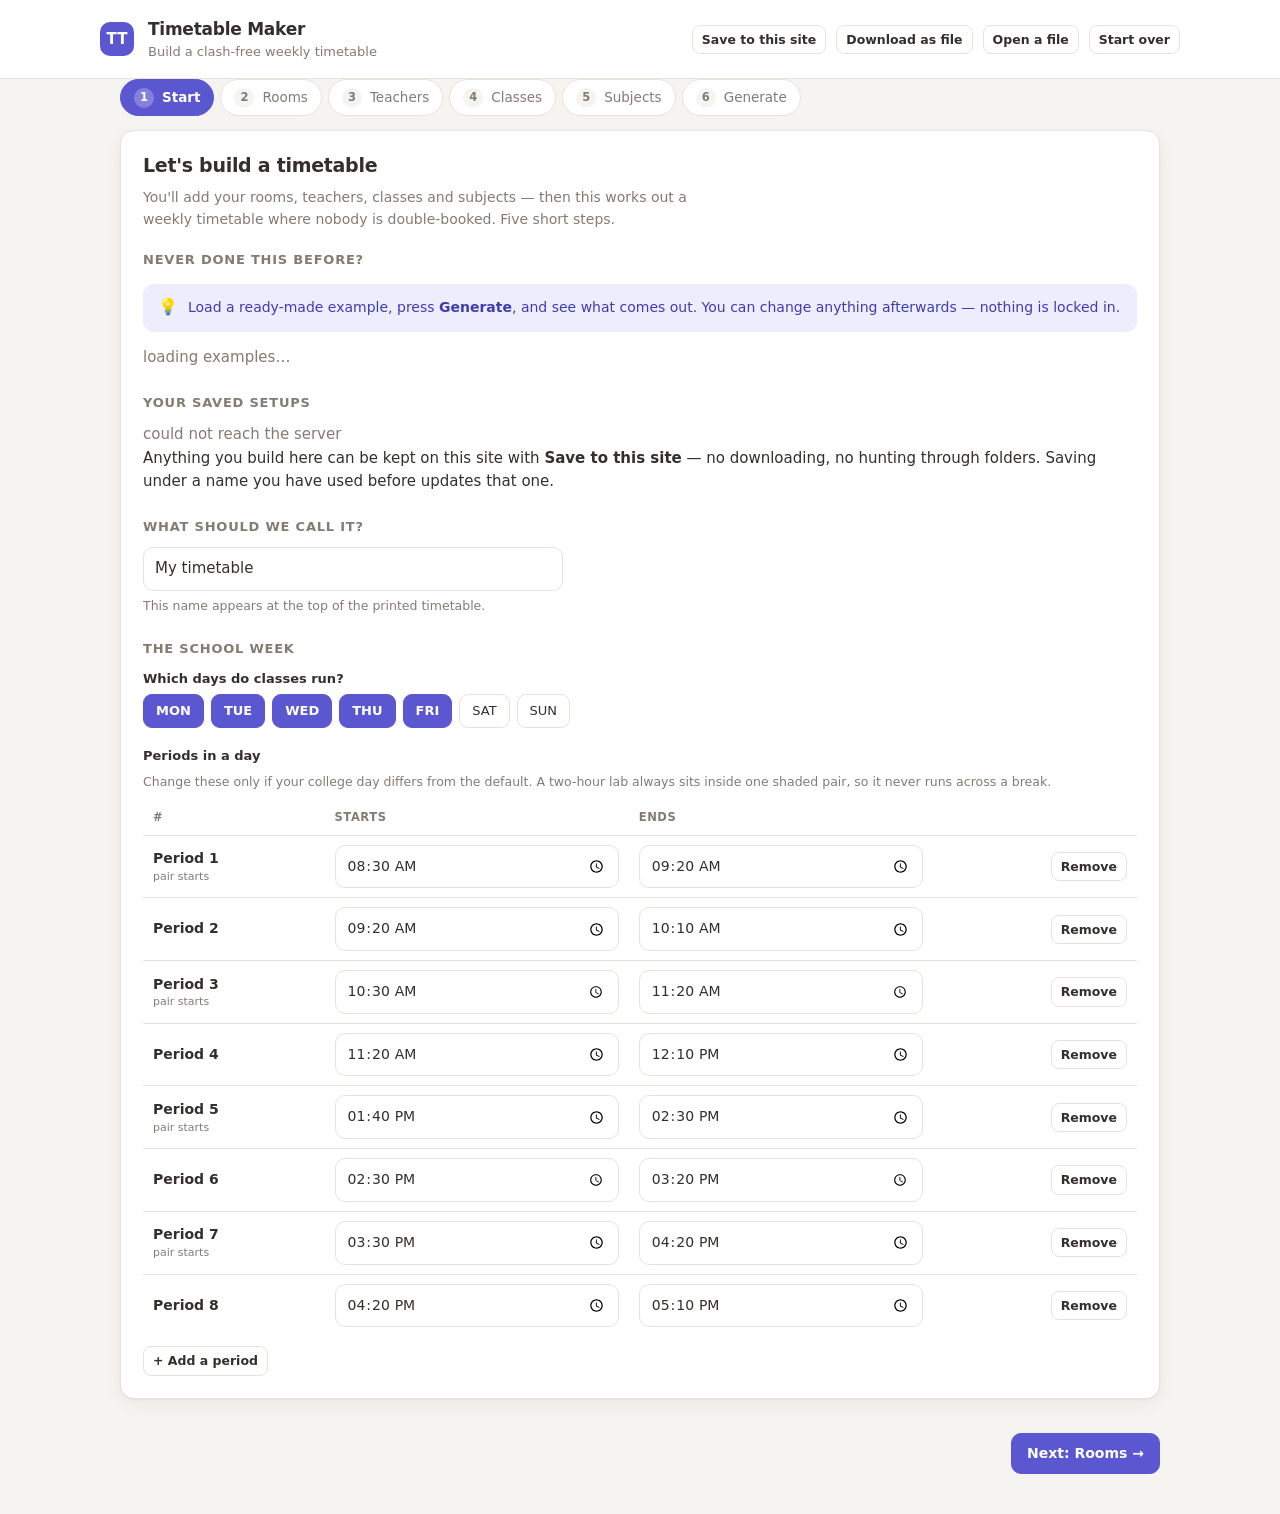
==== commit 79be8de1: "Merge ae43bad212df805a77abbc9f196bc5ea89d43d12 into 7cff33d19fd5312f6252554f9dd326783b13e7b0" ====
--- a/src/ttgen/static/index.html
+++ b/src/ttgen/static/index.html
@@ -3,23 +3,38 @@
 <head>
 <meta charset="utf-8">
 <meta name="viewport" content="width=device-width, initial-scale=1">
-<title>Build · Timetable</title>
-<link rel="icon" href="/static/favicon.svg" type="image/svg+xml">
-<link rel="stylesheet" href="/static/app.css">
+<title>Timetable Maker</title>
 <style>
-/* Colours, fonts and the top bar come from app.css; this page adds the
-   builder's own pieces. Deliberately light: it is printed-timetable-shaped. */
+/* Deliberately a single light theme. The people using this are looking at a
+   printed-timetable-shaped thing; a dark UI fights that. */
+:root{
+  --bg:#f6f4f1; --card:#fff; --ink:#332f2b; --muted:#847b72; --line:#e8e2db;
+  --brand:#5b57d1; --brand-soft:#eeedfd; --brand-ink:#403cae;
+  --green:#0f7a52; --green-soft:#e7f6ef;
+  --amber:#a86a12; --amber-soft:#fdf3e3;
+  --red:#c0392b; --red-soft:#fceeec;
+  --lab:#e9f2ff; --activity:#fff5e0; --free:#faf9f7;
+  --shadow:0 1px 2px rgba(40,30,20,.05), 0 6px 18px rgba(40,30,20,.05);
+  --mono:ui-monospace,SFMono-Regular,Menlo,Consolas,monospace;
+  --r:14px;
+}
+*{box-sizing:border-box}
+html{color-scheme:light}
+body{margin:0;background:var(--bg);color:var(--ink);
+  font:15px/1.55 system-ui,-apple-system,"Segoe UI",Roboto,sans-serif}
 h1,h2,h3{margin:0;font-weight:650;letter-spacing:-.015em}
 p{margin:0}
 button,input,select,textarea{font:inherit;color:inherit}
 
-.wrap{max-width:1180px;margin:0 auto;padding:0 20px}
-@media (max-width:760px){.wrap{padding:0 16px}}
-
-/* ---------------------------------------------------------- page heading */
-.hrow{display:flex;align-items:flex-end;gap:14px;padding:26px 0 16px;flex-wrap:wrap}
-.htext h1{font-size:26px;letter-spacing:-.025em}
-.htext p{font-size:14px;color:var(--muted);margin-top:3px}
+.wrap{max-width:1080px;margin:0 auto;padding:0 20px}
+
+/* ---------------------------------------------------------------- header */
+header{background:var(--card);border-bottom:1px solid var(--line)}
+.hrow{display:flex;align-items:center;gap:14px;padding:16px 0}
+.logo{width:34px;height:34px;border-radius:10px;background:var(--brand);
+  display:grid;place-items:center;color:#fff;font-weight:700;flex:none}
+.htext h1{font-size:17px}
+.htext p{font-size:13px;color:var(--muted)}
 .spacer{flex:1}
 
 /* ----------------------------------------------------------------- steps */
@@ -220,9 +235,10 @@
 
 <header>
   <div class="wrap hrow">
+    <div class="logo">TT</div>
     <div class="htext">
-      <h1>Build a timetable</h1>
-      <p>Rooms, teachers, classes and subjects in — a clash-free week out. Publish it when it looks right.</p>
+      <h1>Timetable Maker</h1>
+      <p>Build a clash-free weekly timetable</p>
     </div>
     <div class="spacer"></div>
     <div class="btnrow">
@@ -250,7 +266,6 @@
   </div>
 </div>
 
-<script src="/static/app.js"></script>
 <script>
 "use strict";
 
@@ -1115,8 +1130,6 @@
       <div class="spacer"></div>
       <button class="btn" id="back">&larr; Change my inputs</button>
       <button class="btn" id="again" title="A different timetable; locked periods still hold">Try a different one</button>
-      <button class="btn primary" id="publish" ${clean && !pending ? "" : "disabled"}
-        title="${clean ? (pending ? "Re-plan first: you have changes waiting" : "Show this to students and teachers") : "This timetable failed the independent check"}">Publish&hellip;</button>
     </div>
     ${pending ? `<div class="pendbar"><span>&#9998; You asked to move <b>${pending}</b>
       period${pending===1?"":"s"}. Re-planning keeps everything else where it is unless it has to move.</span>
@@ -1748,50 +1761,8 @@
   } catch { /* the page still works without examples */ }
 }
 
-/* ============================================================== publish */
-
-async function publishResult() {
-  const meta = await TT.dialog({
-    title: "Publish this timetable?",
-    text: "It becomes the live version: every student and teacher sees their part of it at their next sign-in. The previous version is kept and can be put back.",
-    body: `<label class="field"><span>Title</span>
-        <input class="input" name="title" value="${esc(S.name)}" maxlength="120" required>
-        <small>Shown to everyone, e.g. “Semester 2 · from 12 Jan”.</small></label>
-      <label class="field"><span>Note <span style="font-weight:400;color:var(--muted)">(optional)</span></span>
-        <input class="input" name="note" maxlength="500" placeholder="e.g. Lab B moved to Thursday from week 6"></label>`,
-    actions: [{label: "Cancel"}, {label: "Publish", kind: "primary", run: async (d) => {
-      const f = d.querySelector("form");
-      return TT.api("/api/publications", {method: "POST",
-        body: {result_id: result.id, title: f.title.value, note: f.note.value, setup: S}});
-    }}],
-  });
-  if (!meta) return;
-  // the setup now carries the timetable just published, so the next re-plan starts from it
-  try { await api("/api/saved", {instance: S, title: S.name}); } catch { /* publishing worked; saving is a bonus */ }
-  const go = await TT.dialog({title: "Published", text:
-    `“${meta.publication.title}” is live as version ${meta.publication.id}. Students and teachers can sign in and see it now.`,
-    actions: [{label: "Stay here"}, {label: "Add people", value: "/admin/people"},
-              {label: "See what people see", kind: "primary", value: "/my"}]});
-  if (go) location.href = go;
-}
-
-document.body.addEventListener("click", (ev) => {
-  if (ev.target.closest("#publish")) publishResult();
-});
-
-(async () => {
-  await TT.boot("build", ["admin"]);
-  const from = new URLSearchParams(location.search).get("from");
-  if (from) {
-    try {
-      const d = await TT.api(`/api/publications/${encodeURIComponent(from)}/setup`);
-      S = normalise(d.instance); step = 1;
-      toast(`Opened “${d.title}”. Generating stays close to the published timetable.`);
-    } catch (e) { toast("Could not open that version: " + e.message, true); }
-    history.replaceState(null, "", "/admin");
-  }
-  render();
-})();
+render();
+loadSamples();
 </script>
 </body>
 </html>
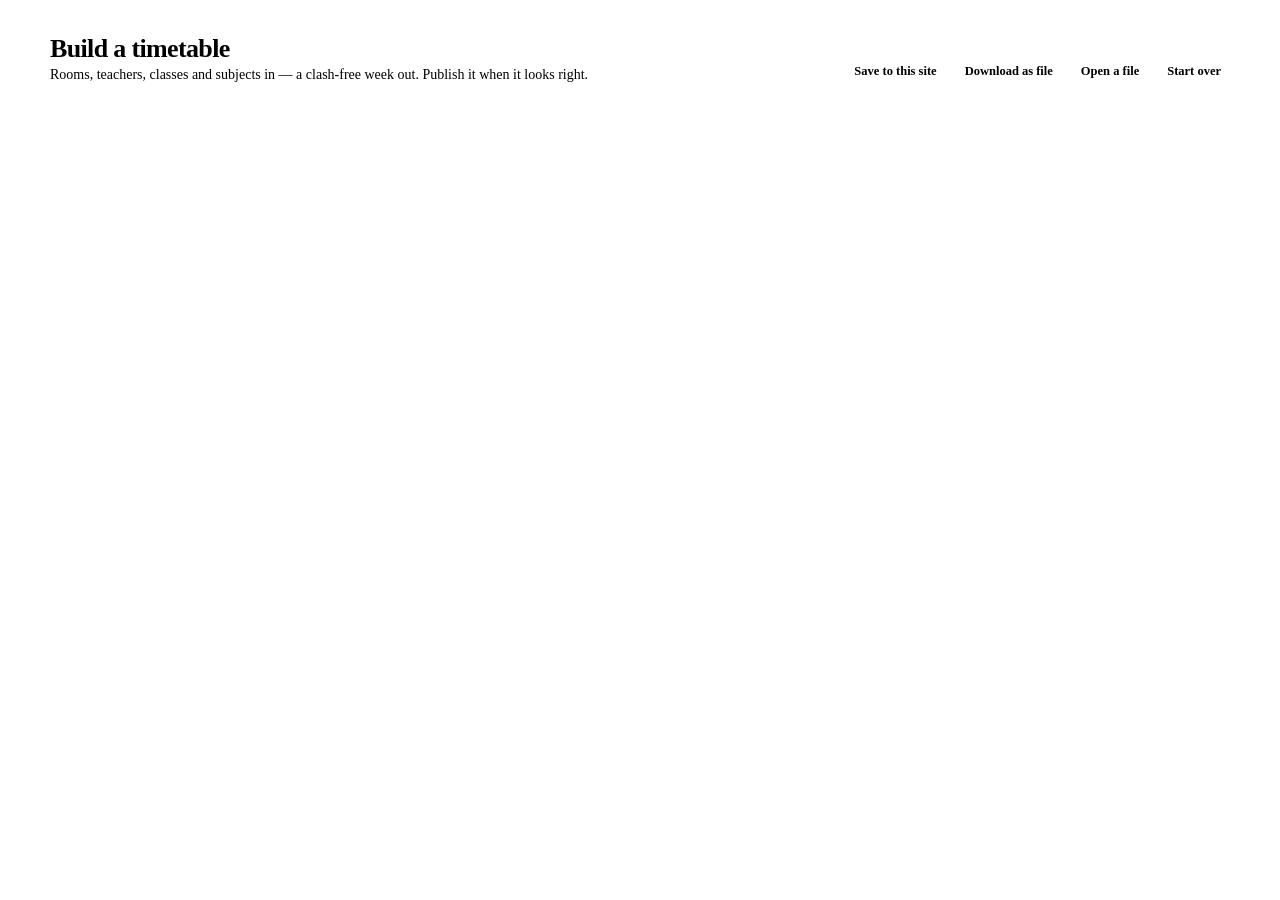
==== commit e5c6b983: "Merge 25c9d24e364f41a431cd2dbc81c529a11c9e8964 into ae43bad212df805a77abbc9f196bc5ea89d43d12" ====
--- a/src/ttgen/static/index.html
+++ b/src/ttgen/static/index.html
@@ -3,38 +3,23 @@
 <head>
 <meta charset="utf-8">
 <meta name="viewport" content="width=device-width, initial-scale=1">
-<title>Timetable Maker</title>
+<title>Build · Timetable</title>
+<link rel="icon" href="/static/favicon.svg" type="image/svg+xml">
+<link rel="stylesheet" href="/static/app.css">
 <style>
-/* Deliberately a single light theme. The people using this are looking at a
-   printed-timetable-shaped thing; a dark UI fights that. */
-:root{
-  --bg:#f6f4f1; --card:#fff; --ink:#332f2b; --muted:#847b72; --line:#e8e2db;
-  --brand:#5b57d1; --brand-soft:#eeedfd; --brand-ink:#403cae;
-  --green:#0f7a52; --green-soft:#e7f6ef;
-  --amber:#a86a12; --amber-soft:#fdf3e3;
-  --red:#c0392b; --red-soft:#fceeec;
-  --lab:#e9f2ff; --activity:#fff5e0; --free:#faf9f7;
-  --shadow:0 1px 2px rgba(40,30,20,.05), 0 6px 18px rgba(40,30,20,.05);
-  --mono:ui-monospace,SFMono-Regular,Menlo,Consolas,monospace;
-  --r:14px;
-}
-*{box-sizing:border-box}
-html{color-scheme:light}
-body{margin:0;background:var(--bg);color:var(--ink);
-  font:15px/1.55 system-ui,-apple-system,"Segoe UI",Roboto,sans-serif}
+/* Colours, fonts and the top bar come from app.css; this page adds the
+   builder's own pieces. Deliberately light: it is printed-timetable-shaped. */
 h1,h2,h3{margin:0;font-weight:650;letter-spacing:-.015em}
 p{margin:0}
 button,input,select,textarea{font:inherit;color:inherit}
 
-.wrap{max-width:1080px;margin:0 auto;padding:0 20px}
-
-/* ---------------------------------------------------------------- header */
-header{background:var(--card);border-bottom:1px solid var(--line)}
-.hrow{display:flex;align-items:center;gap:14px;padding:16px 0}
-.logo{width:34px;height:34px;border-radius:10px;background:var(--brand);
-  display:grid;place-items:center;color:#fff;font-weight:700;flex:none}
-.htext h1{font-size:17px}
-.htext p{font-size:13px;color:var(--muted)}
+.wrap{max-width:1180px;margin:0 auto;padding:0 20px}
+@media (max-width:760px){.wrap{padding:0 16px}}
+
+/* ---------------------------------------------------------- page heading */
+.hrow{display:flex;align-items:flex-end;gap:14px;padding:26px 0 16px;flex-wrap:wrap}
+.htext h1{font-size:26px;letter-spacing:-.025em}
+.htext p{font-size:14px;color:var(--muted);margin-top:3px}
 .spacer{flex:1}
 
 /* ----------------------------------------------------------------- steps */
@@ -235,10 +220,9 @@
 
 <header>
   <div class="wrap hrow">
-    <div class="logo">TT</div>
     <div class="htext">
-      <h1>Timetable Maker</h1>
-      <p>Build a clash-free weekly timetable</p>
+      <h1>Build a timetable</h1>
+      <p>Rooms, teachers, classes and subjects in — a clash-free week out. Publish it when it looks right.</p>
     </div>
     <div class="spacer"></div>
     <div class="btnrow">
@@ -266,6 +250,7 @@
   </div>
 </div>
 
+<script src="/static/app.js"></script>
 <script>
 "use strict";
 
@@ -1130,6 +1115,8 @@
       <div class="spacer"></div>
       <button class="btn" id="back">&larr; Change my inputs</button>
       <button class="btn" id="again" title="A different timetable; locked periods still hold">Try a different one</button>
+      <button class="btn primary" id="publish" ${clean && !pending ? "" : "disabled"}
+        title="${clean ? (pending ? "Re-plan first: you have changes waiting" : "Show this to students and teachers") : "This timetable failed the independent check"}">Publish&hellip;</button>
     </div>
     ${pending ? `<div class="pendbar"><span>&#9998; You asked to move <b>${pending}</b>
       period${pending===1?"":"s"}. Re-planning keeps everything else where it is unless it has to move.</span>
@@ -1761,8 +1748,50 @@
   } catch { /* the page still works without examples */ }
 }
 
-render();
-loadSamples();
+/* ============================================================== publish */
+
+async function publishResult() {
+  const meta = await TT.dialog({
+    title: "Publish this timetable?",
+    text: "It becomes the live version: every student and teacher sees their part of it at their next sign-in. The previous version is kept and can be put back.",
+    body: `<label class="field"><span>Title</span>
+        <input class="input" name="title" value="${esc(S.name)}" maxlength="120" required>
+        <small>Shown to everyone, e.g. “Semester 2 · from 12 Jan”.</small></label>
+      <label class="field"><span>Note <span style="font-weight:400;color:var(--muted)">(optional)</span></span>
+        <input class="input" name="note" maxlength="500" placeholder="e.g. Lab B moved to Thursday from week 6"></label>`,
+    actions: [{label: "Cancel"}, {label: "Publish", kind: "primary", run: async (d) => {
+      const f = d.querySelector("form");
+      return TT.api("/api/publications", {method: "POST",
+        body: {result_id: result.id, title: f.title.value, note: f.note.value, setup: S}});
+    }}],
+  });
+  if (!meta) return;
+  // the setup now carries the timetable just published, so the next re-plan starts from it
+  try { await api("/api/saved", {instance: S, title: S.name}); } catch { /* publishing worked; saving is a bonus */ }
+  const go = await TT.dialog({title: "Published", text:
+    `“${meta.publication.title}” is live as version ${meta.publication.id}. Students and teachers can sign in and see it now.`,
+    actions: [{label: "Stay here"}, {label: "Add people", value: "/admin/people"},
+              {label: "See what people see", kind: "primary", value: "/my"}]});
+  if (go) location.href = go;
+}
+
+document.body.addEventListener("click", (ev) => {
+  if (ev.target.closest("#publish")) publishResult();
+});
+
+(async () => {
+  await TT.boot("build", ["admin"]);
+  const from = new URLSearchParams(location.search).get("from");
+  if (from) {
+    try {
+      const d = await TT.api(`/api/publications/${encodeURIComponent(from)}/setup`);
+      S = normalise(d.instance); step = 1;
+      toast(`Opened “${d.title}”. Generating stays close to the published timetable.`);
+    } catch (e) { toast("Could not open that version: " + e.message, true); }
+    history.replaceState(null, "", "/admin");
+  }
+  render();
+})();
 </script>
 </body>
 </html>
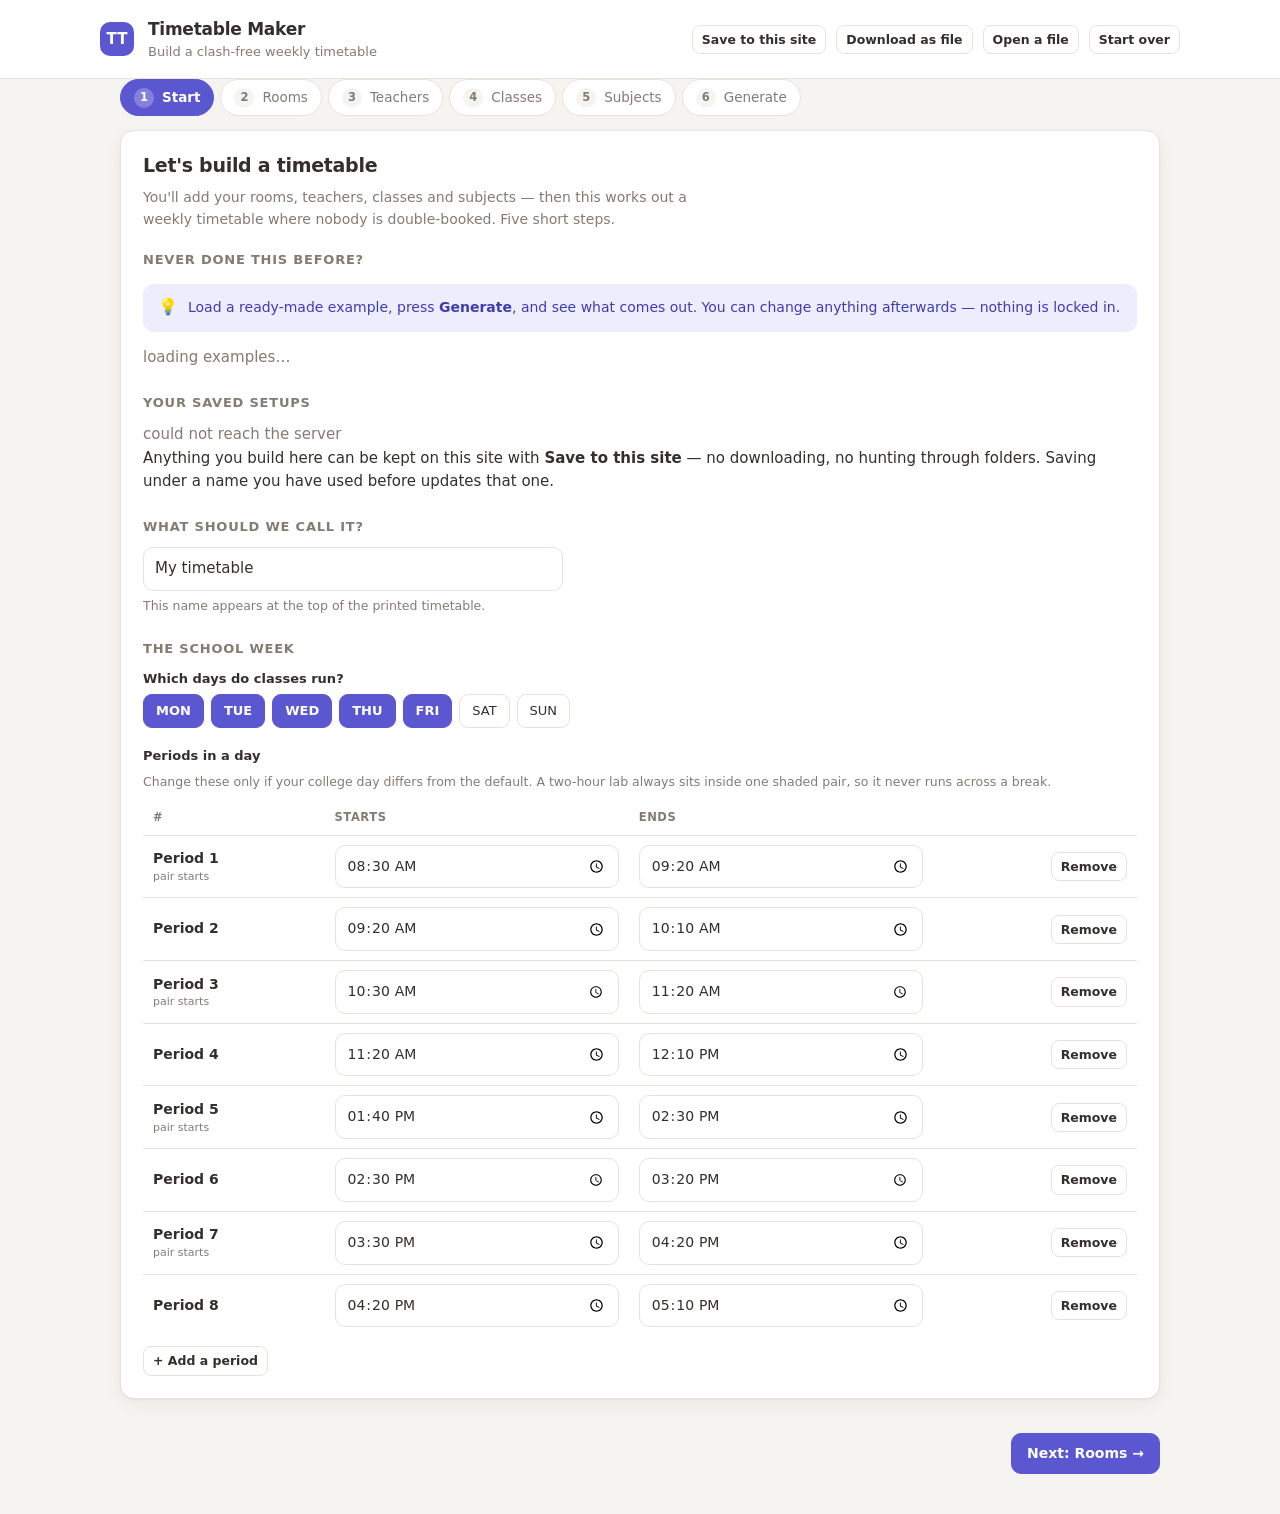
==== commit 250afbe2: "Merge pull request #3 from Aniruktha/aniruktha/core-correctness Core correctness: home rooms, re-pla" ====
--- a/src/ttgen/static/index.html
+++ b/src/ttgen/static/index.html
@@ -3,23 +3,38 @@
 <head>
 <meta charset="utf-8">
 <meta name="viewport" content="width=device-width, initial-scale=1">
-<title>Build · Timetable</title>
-<link rel="icon" href="/static/favicon.svg" type="image/svg+xml">
-<link rel="stylesheet" href="/static/app.css">
+<title>Timetable Maker</title>
 <style>
-/* Colours, fonts and the top bar come from app.css; this page adds the
-   builder's own pieces. Deliberately light: it is printed-timetable-shaped. */
+/* Deliberately a single light theme. The people using this are looking at a
+   printed-timetable-shaped thing; a dark UI fights that. */
+:root{
+  --bg:#f6f4f1; --card:#fff; --ink:#332f2b; --muted:#847b72; --line:#e8e2db;
+  --brand:#5b57d1; --brand-soft:#eeedfd; --brand-ink:#403cae;
+  --green:#0f7a52; --green-soft:#e7f6ef;
+  --amber:#a86a12; --amber-soft:#fdf3e3;
+  --red:#c0392b; --red-soft:#fceeec;
+  --lab:#e9f2ff; --activity:#fff5e0; --free:#faf9f7;
+  --shadow:0 1px 2px rgba(40,30,20,.05), 0 6px 18px rgba(40,30,20,.05);
+  --mono:ui-monospace,SFMono-Regular,Menlo,Consolas,monospace;
+  --r:14px;
+}
+*{box-sizing:border-box}
+html{color-scheme:light}
+body{margin:0;background:var(--bg);color:var(--ink);
+  font:15px/1.55 system-ui,-apple-system,"Segoe UI",Roboto,sans-serif}
 h1,h2,h3{margin:0;font-weight:650;letter-spacing:-.015em}
 p{margin:0}
 button,input,select,textarea{font:inherit;color:inherit}
 
-.wrap{max-width:1180px;margin:0 auto;padding:0 20px}
-@media (max-width:760px){.wrap{padding:0 16px}}
-
-/* ---------------------------------------------------------- page heading */
-.hrow{display:flex;align-items:flex-end;gap:14px;padding:26px 0 16px;flex-wrap:wrap}
-.htext h1{font-size:26px;letter-spacing:-.025em}
-.htext p{font-size:14px;color:var(--muted);margin-top:3px}
+.wrap{max-width:1080px;margin:0 auto;padding:0 20px}
+
+/* ---------------------------------------------------------------- header */
+header{background:var(--card);border-bottom:1px solid var(--line)}
+.hrow{display:flex;align-items:center;gap:14px;padding:16px 0}
+.logo{width:34px;height:34px;border-radius:10px;background:var(--brand);
+  display:grid;place-items:center;color:#fff;font-weight:700;flex:none}
+.htext h1{font-size:17px}
+.htext p{font-size:13px;color:var(--muted)}
 .spacer{flex:1}
 
 /* ----------------------------------------------------------------- steps */
@@ -220,9 +235,10 @@
 
 <header>
   <div class="wrap hrow">
+    <div class="logo">TT</div>
     <div class="htext">
-      <h1>Build a timetable</h1>
-      <p>Rooms, teachers, classes and subjects in — a clash-free week out. Publish it when it looks right.</p>
+      <h1>Timetable Maker</h1>
+      <p>Build a clash-free weekly timetable</p>
     </div>
     <div class="spacer"></div>
     <div class="btnrow">
@@ -250,7 +266,6 @@
   </div>
 </div>
 
-<script src="/static/app.js"></script>
 <script>
 "use strict";
 
@@ -1115,8 +1130,6 @@
       <div class="spacer"></div>
       <button class="btn" id="back">&larr; Change my inputs</button>
       <button class="btn" id="again" title="A different timetable; locked periods still hold">Try a different one</button>
-      <button class="btn primary" id="publish" ${clean && !pending ? "" : "disabled"}
-        title="${clean ? (pending ? "Re-plan first: you have changes waiting" : "Show this to students and teachers") : "This timetable failed the independent check"}">Publish&hellip;</button>
     </div>
     ${pending ? `<div class="pendbar"><span>&#9998; You asked to move <b>${pending}</b>
       period${pending===1?"":"s"}. Re-planning keeps everything else where it is unless it has to move.</span>
@@ -1748,50 +1761,8 @@
   } catch { /* the page still works without examples */ }
 }
 
-/* ============================================================== publish */
-
-async function publishResult() {
-  const meta = await TT.dialog({
-    title: "Publish this timetable?",
-    text: "It becomes the live version: every student and teacher sees their part of it at their next sign-in. The previous version is kept and can be put back.",
-    body: `<label class="field"><span>Title</span>
-        <input class="input" name="title" value="${esc(S.name)}" maxlength="120" required>
-        <small>Shown to everyone, e.g. “Semester 2 · from 12 Jan”.</small></label>
-      <label class="field"><span>Note <span style="font-weight:400;color:var(--muted)">(optional)</span></span>
-        <input class="input" name="note" maxlength="500" placeholder="e.g. Lab B moved to Thursday from week 6"></label>`,
-    actions: [{label: "Cancel"}, {label: "Publish", kind: "primary", run: async (d) => {
-      const f = d.querySelector("form");
-      return TT.api("/api/publications", {method: "POST",
-        body: {result_id: result.id, title: f.title.value, note: f.note.value, setup: S}});
-    }}],
-  });
-  if (!meta) return;
-  // the setup now carries the timetable just published, so the next re-plan starts from it
-  try { await api("/api/saved", {instance: S, title: S.name}); } catch { /* publishing worked; saving is a bonus */ }
-  const go = await TT.dialog({title: "Published", text:
-    `“${meta.publication.title}” is live as version ${meta.publication.id}. Students and teachers can sign in and see it now.`,
-    actions: [{label: "Stay here"}, {label: "Add people", value: "/admin/people"},
-              {label: "See what people see", kind: "primary", value: "/my"}]});
-  if (go) location.href = go;
-}
-
-document.body.addEventListener("click", (ev) => {
-  if (ev.target.closest("#publish")) publishResult();
-});
-
-(async () => {
-  await TT.boot("build", ["admin"]);
-  const from = new URLSearchParams(location.search).get("from");
-  if (from) {
-    try {
-      const d = await TT.api(`/api/publications/${encodeURIComponent(from)}/setup`);
-      S = normalise(d.instance); step = 1;
-      toast(`Opened “${d.title}”. Generating stays close to the published timetable.`);
-    } catch (e) { toast("Could not open that version: " + e.message, true); }
-    history.replaceState(null, "", "/admin");
-  }
-  render();
-})();
+render();
+loadSamples();
 </script>
 </body>
 </html>
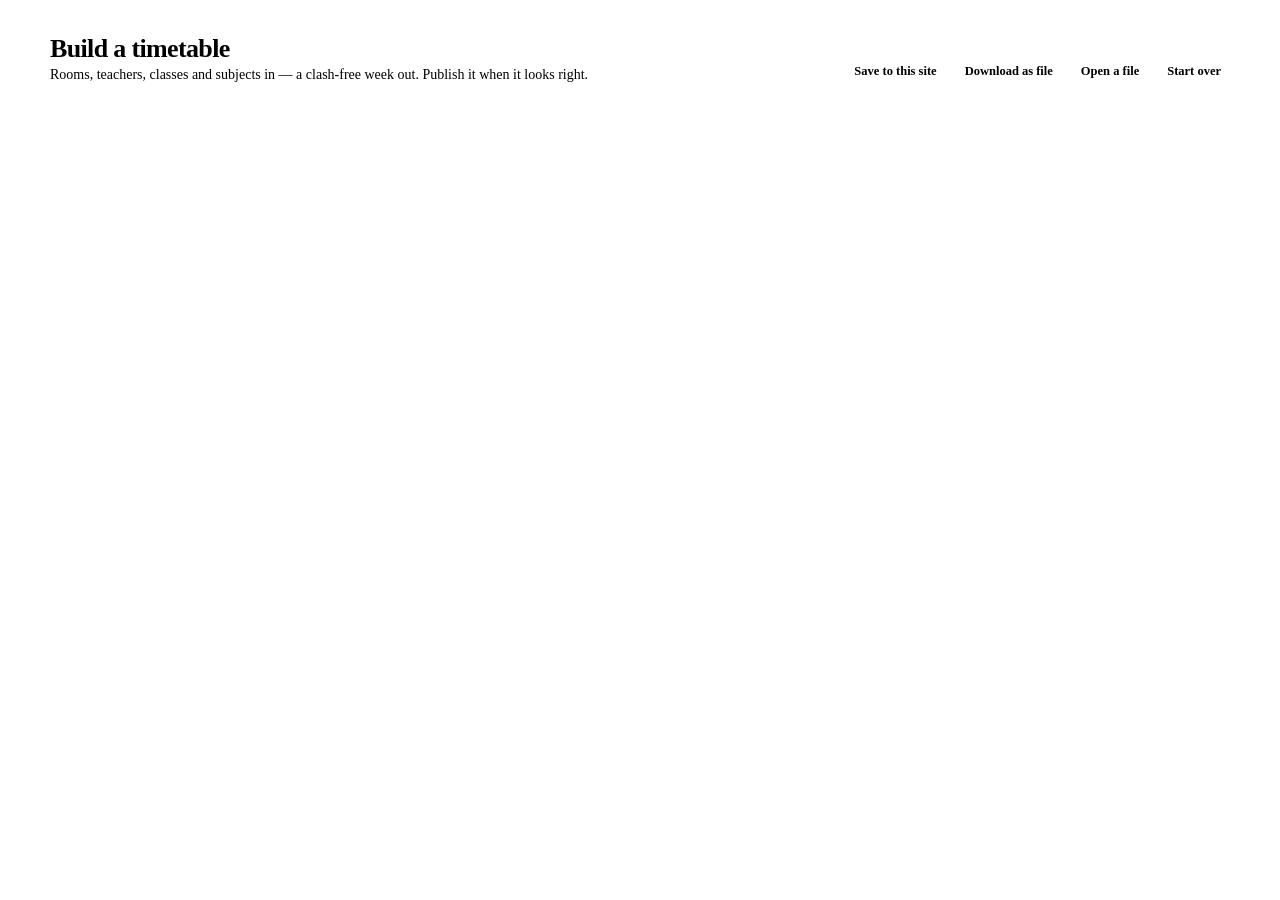
==== commit b7892dab: "Merge pull request #4 from Aniruktha/aniruktha/v1-product Version 1.0.0: sign-in for admins, teacher" ====
--- a/src/ttgen/static/index.html
+++ b/src/ttgen/static/index.html
@@ -3,38 +3,23 @@
 <head>
 <meta charset="utf-8">
 <meta name="viewport" content="width=device-width, initial-scale=1">
-<title>Timetable Maker</title>
+<title>Build · Timetable</title>
+<link rel="icon" href="/static/favicon.svg" type="image/svg+xml">
+<link rel="stylesheet" href="/static/app.css">
 <style>
-/* Deliberately a single light theme. The people using this are looking at a
-   printed-timetable-shaped thing; a dark UI fights that. */
-:root{
-  --bg:#f6f4f1; --card:#fff; --ink:#332f2b; --muted:#847b72; --line:#e8e2db;
-  --brand:#5b57d1; --brand-soft:#eeedfd; --brand-ink:#403cae;
-  --green:#0f7a52; --green-soft:#e7f6ef;
-  --amber:#a86a12; --amber-soft:#fdf3e3;
-  --red:#c0392b; --red-soft:#fceeec;
-  --lab:#e9f2ff; --activity:#fff5e0; --free:#faf9f7;
-  --shadow:0 1px 2px rgba(40,30,20,.05), 0 6px 18px rgba(40,30,20,.05);
-  --mono:ui-monospace,SFMono-Regular,Menlo,Consolas,monospace;
-  --r:14px;
-}
-*{box-sizing:border-box}
-html{color-scheme:light}
-body{margin:0;background:var(--bg);color:var(--ink);
-  font:15px/1.55 system-ui,-apple-system,"Segoe UI",Roboto,sans-serif}
+/* Colours, fonts and the top bar come from app.css; this page adds the
+   builder's own pieces. Deliberately light: it is printed-timetable-shaped. */
 h1,h2,h3{margin:0;font-weight:650;letter-spacing:-.015em}
 p{margin:0}
 button,input,select,textarea{font:inherit;color:inherit}
 
-.wrap{max-width:1080px;margin:0 auto;padding:0 20px}
-
-/* ---------------------------------------------------------------- header */
-header{background:var(--card);border-bottom:1px solid var(--line)}
-.hrow{display:flex;align-items:center;gap:14px;padding:16px 0}
-.logo{width:34px;height:34px;border-radius:10px;background:var(--brand);
-  display:grid;place-items:center;color:#fff;font-weight:700;flex:none}
-.htext h1{font-size:17px}
-.htext p{font-size:13px;color:var(--muted)}
+.wrap{max-width:1180px;margin:0 auto;padding:0 20px}
+@media (max-width:760px){.wrap{padding:0 16px}}
+
+/* ---------------------------------------------------------- page heading */
+.hrow{display:flex;align-items:flex-end;gap:14px;padding:26px 0 16px;flex-wrap:wrap}
+.htext h1{font-size:26px;letter-spacing:-.025em}
+.htext p{font-size:14px;color:var(--muted);margin-top:3px}
 .spacer{flex:1}
 
 /* ----------------------------------------------------------------- steps */
@@ -235,10 +220,9 @@
 
 <header>
   <div class="wrap hrow">
-    <div class="logo">TT</div>
     <div class="htext">
-      <h1>Timetable Maker</h1>
-      <p>Build a clash-free weekly timetable</p>
+      <h1>Build a timetable</h1>
+      <p>Rooms, teachers, classes and subjects in — a clash-free week out. Publish it when it looks right.</p>
     </div>
     <div class="spacer"></div>
     <div class="btnrow">
@@ -266,6 +250,7 @@
   </div>
 </div>
 
+<script src="/static/app.js"></script>
 <script>
 "use strict";
 
@@ -1130,6 +1115,8 @@
       <div class="spacer"></div>
       <button class="btn" id="back">&larr; Change my inputs</button>
       <button class="btn" id="again" title="A different timetable; locked periods still hold">Try a different one</button>
+      <button class="btn primary" id="publish" ${clean && !pending ? "" : "disabled"}
+        title="${clean ? (pending ? "Re-plan first: you have changes waiting" : "Show this to students and teachers") : "This timetable failed the independent check"}">Publish&hellip;</button>
     </div>
     ${pending ? `<div class="pendbar"><span>&#9998; You asked to move <b>${pending}</b>
       period${pending===1?"":"s"}. Re-planning keeps everything else where it is unless it has to move.</span>
@@ -1761,8 +1748,50 @@
   } catch { /* the page still works without examples */ }
 }
 
-render();
-loadSamples();
+/* ============================================================== publish */
+
+async function publishResult() {
+  const meta = await TT.dialog({
+    title: "Publish this timetable?",
+    text: "It becomes the live version: every student and teacher sees their part of it at their next sign-in. The previous version is kept and can be put back.",
+    body: `<label class="field"><span>Title</span>
+        <input class="input" name="title" value="${esc(S.name)}" maxlength="120" required>
+        <small>Shown to everyone, e.g. “Semester 2 · from 12 Jan”.</small></label>
+      <label class="field"><span>Note <span style="font-weight:400;color:var(--muted)">(optional)</span></span>
+        <input class="input" name="note" maxlength="500" placeholder="e.g. Lab B moved to Thursday from week 6"></label>`,
+    actions: [{label: "Cancel"}, {label: "Publish", kind: "primary", run: async (d) => {
+      const f = d.querySelector("form");
+      return TT.api("/api/publications", {method: "POST",
+        body: {result_id: result.id, title: f.title.value, note: f.note.value, setup: S}});
+    }}],
+  });
+  if (!meta) return;
+  // the setup now carries the timetable just published, so the next re-plan starts from it
+  try { await api("/api/saved", {instance: S, title: S.name}); } catch { /* publishing worked; saving is a bonus */ }
+  const go = await TT.dialog({title: "Published", text:
+    `“${meta.publication.title}” is live as version ${meta.publication.id}. Students and teachers can sign in and see it now.`,
+    actions: [{label: "Stay here"}, {label: "Add people", value: "/admin/people"},
+              {label: "See what people see", kind: "primary", value: "/my"}]});
+  if (go) location.href = go;
+}
+
+document.body.addEventListener("click", (ev) => {
+  if (ev.target.closest("#publish")) publishResult();
+});
+
+(async () => {
+  await TT.boot("build", ["admin"]);
+  const from = new URLSearchParams(location.search).get("from");
+  if (from) {
+    try {
+      const d = await TT.api(`/api/publications/${encodeURIComponent(from)}/setup`);
+      S = normalise(d.instance); step = 1;
+      toast(`Opened “${d.title}”. Generating stays close to the published timetable.`);
+    } catch (e) { toast("Could not open that version: " + e.message, true); }
+    history.replaceState(null, "", "/admin");
+  }
+  render();
+})();
 </script>
 </body>
 </html>
